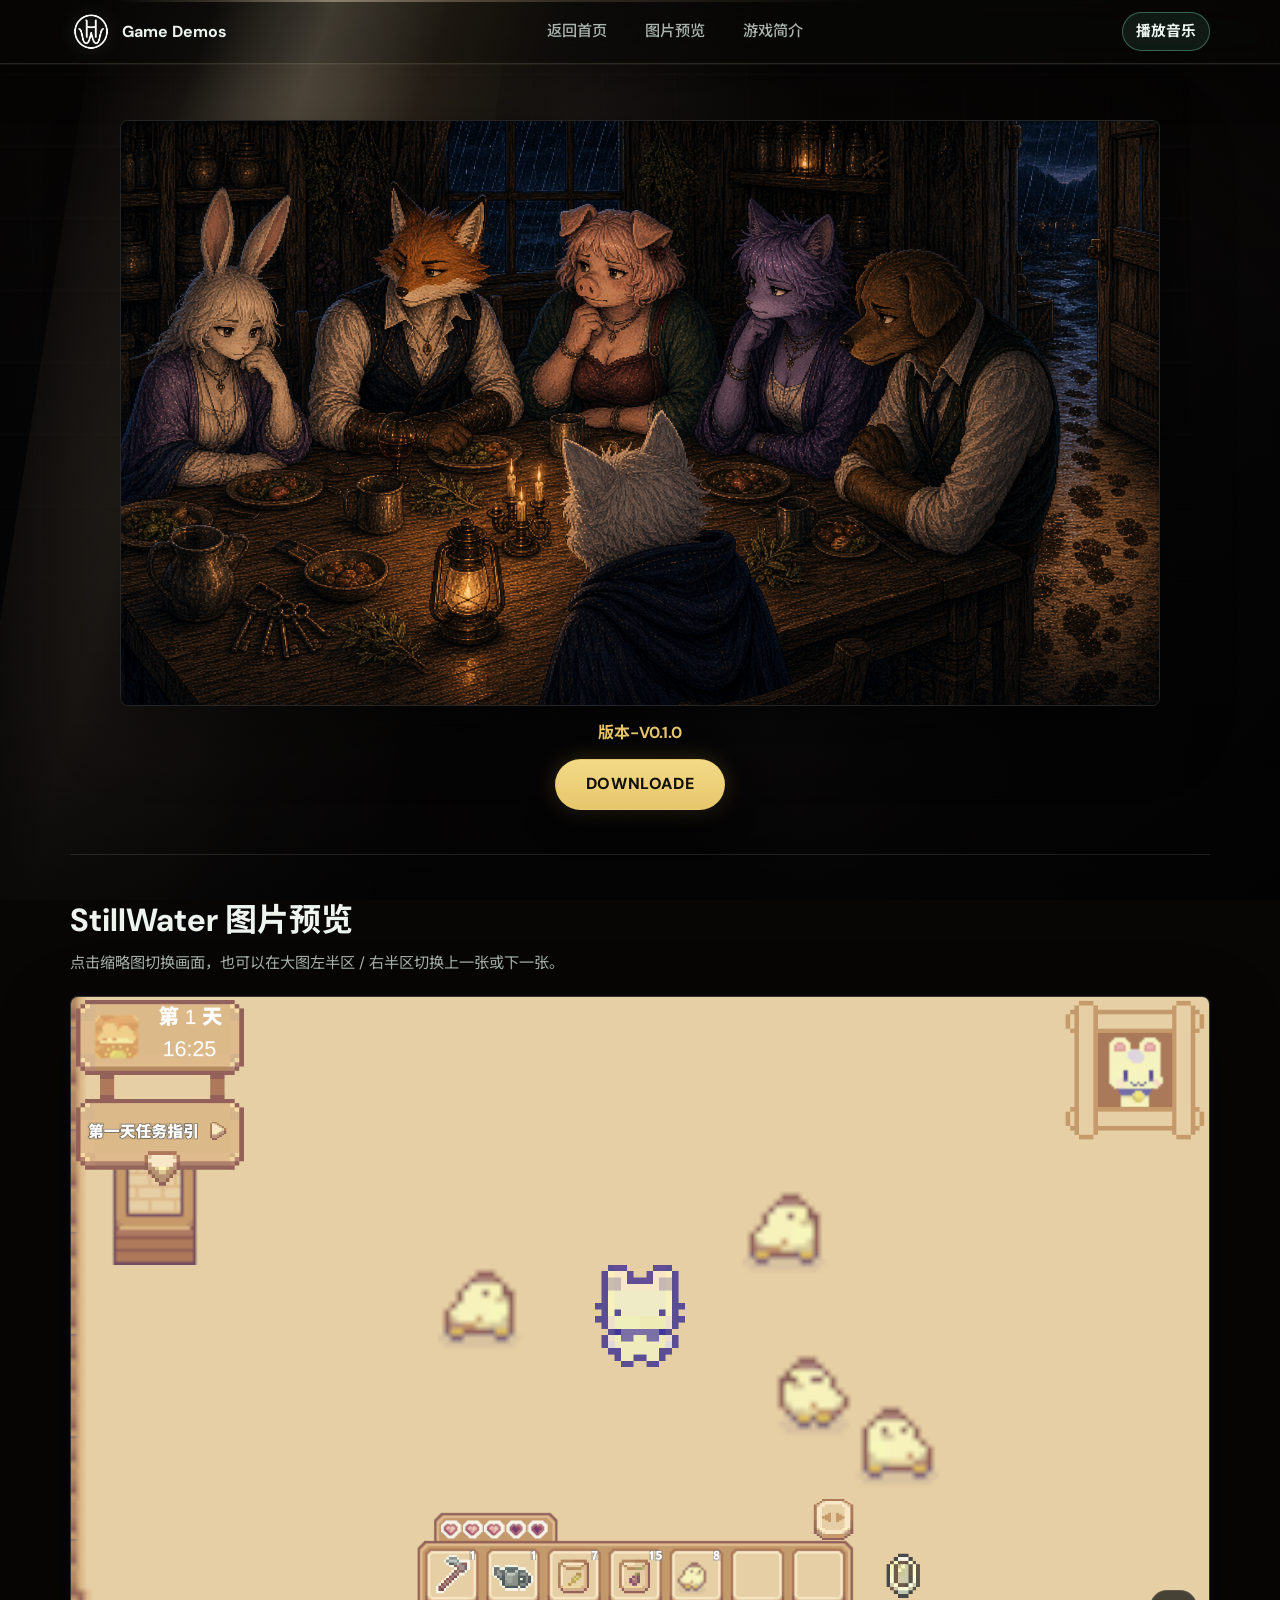
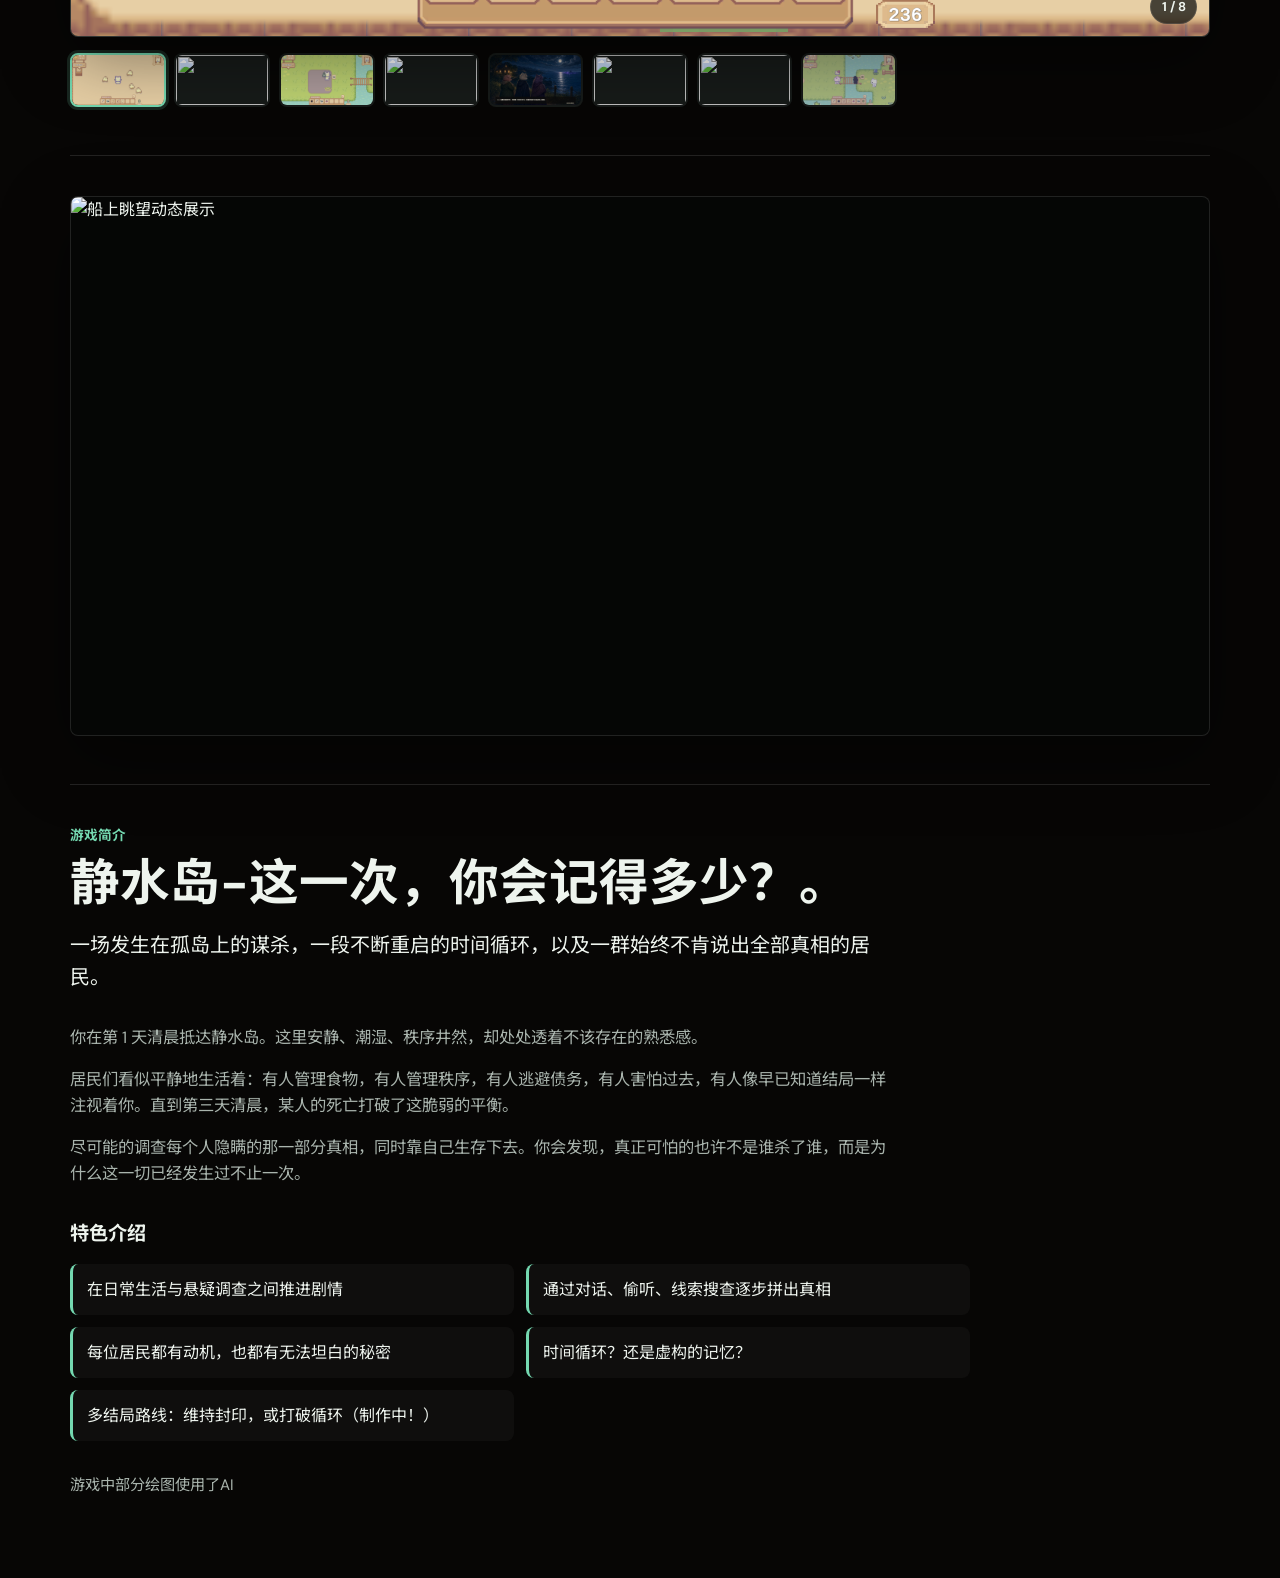
==== stillwater.html @ 6db3875f "Publish game demo site" ====
<!DOCTYPE html>
<html lang="zh-CN">
  <head>
    <meta charset="UTF-8" />
    <meta name="viewport" content="width=device-width, initial-scale=1.0" />
    <title>StillWater - 游戏 DEMO 展示</title>
    <link rel="preconnect" href="https://fonts.googleapis.com" />
    <link rel="preconnect" href="https://fonts.gstatic.com" crossorigin />
    <link
      href="https://fonts.googleapis.com/css2?family=DM+Sans:ital,opsz,wght@0,9..40,400;0,9..40,600;0,9..40,700;1,9..40,400&family=Noto+Sans+SC:wght@400;500;700&display=swap"
      rel="stylesheet"
    />
    <link rel="stylesheet" href="styles.css" />
  </head>
  <body class="detail-page ambient-home">
    <div class="ambient-scene" aria-hidden="true">
      <div class="ambient-base"></div>
      <div class="ambient-forgive-light"></div>
      <div class="ambient-red-wash"></div>
      <div class="ambient-vignette"></div>
    </div>

    <header class="site-header">
      <div class="header-inner">
        <a class="logo" href="index.html">
          <img class="logo-mark" src="图片/LOGO.png" alt="" width="1254" height="1254" decoding="async" />
          <span>Game Demos</span>
        </a>
        <nav class="nav" aria-label="游戏导航">
          <a class="nav-link" href="index.html">返回首页</a>
          <a class="nav-link" href="#screenshots">图片预览</a>
          <a class="nav-link" href="#intro">游戏简介</a>
        </nav>
        <button class="music-toggle" type="button" data-music-toggle hidden>播放音乐</button>
      </div>
    </header>

    <main class="detail-main">
      <section class="detail-cover" aria-label="StillWater 展示图">
        <div class="cover-frame">
          <img src="图片/StillWater展示图.png" alt="StillWater 游戏展示图" width="1672" height="941" decoding="async" />
        </div>
        <p class="version-label">版本-V0.1.0</p>
        <a class="download-link" href="https://github.com/WeidongHuo/GameDemo/releases/download/v0.1.0/StillWater.zip">DOWNLOADE</a>
      </section>

      <section id="screenshots" class="game-section detail-gallery" data-game="stillwater">
        <div class="game-head">
          <h1>StillWater 图片预览</h1>
          <p class="game-tagline">点击缩略图切换画面，也可以在大图左半区 / 右半区切换上一张或下一张。</p>
        </div>
        <div class="gallery" role="region" aria-label="StillWater 画面画廊">
          <div class="gallery-main">
            <img class="gallery-image" alt="StillWater 截图" src="" width="1920" height="1080" decoding="async" />
            <button type="button" class="hit hit-prev" aria-label="上一张"></button>
            <button type="button" class="hit hit-next" aria-label="下一张"></button>
            <div class="gallery-counter" aria-live="polite"></div>
          </div>
          <ul class="thumbs" role="list"></ul>
        </div>
      </section>

      <section class="video-section" aria-label="StillWater 动态 GIF">
        <img class="loop-gif" src="图片/船上眺望动态.gif" alt="船上眺望动态展示" width="960" height="540" loading="lazy" decoding="async" />
      </section>

      <section id="intro" class="intro-section">
        <p class="section-kicker">游戏简介</p>
        <h2>静水岛-这一次，你会记得多少？。</h2>
        <p class="intro-subtitle">一场发生在孤岛上的谋杀，一段不断重启的时间循环，以及一群始终不肯说出全部真相的居民。</p>

        <div class="intro-copy">
          <p>你在第 1 天清晨抵达静水岛。这里安静、潮湿、秩序井然，却处处透着不该存在的熟悉感。</p>
          <p>居民们看似平静地生活着：有人管理食物，有人管理秩序，有人逃避债务，有人害怕过去，有人像早已知道结局一样注视着你。直到第三天清晨，某人的死亡打破了这脆弱的平衡。</p>
          <p>尽可能的调查每个人隐瞒的那一部分真相，同时靠自己生存下去。你会发现，真正可怕的也许不是谁杀了谁，而是为什么这一切已经发生过不止一次。</p>
        </div>

        <h3>特色介绍</h3>
        <ul class="feature-list">
          <li>在日常生活与悬疑调查之间推进剧情</li>
          <li>通过对话、偷听、线索搜查逐步拼出真相</li>
          <li>每位居民都有动机，也都有无法坦白的秘密</li>
          <li>时间循环？还是虚构的记忆？</li>
          <li>多结局路线：维持封印，或打破循环（制作中！）</li>
        </ul>

        <p class="ai-disclosure">游戏中部分绘图使用了AI</p>
      </section>
    </main>

    <audio data-page-music src="音乐/DEMOENDingMusic.mp3" preload="auto" data-loop-start="195"></audio>
    <script src="app.js"></script>
  </body>
</html>
---- styles.css ----
:root {
  --bg: #0f1110;
  --bg-elevated: #171b19;
  --bg-soft: #20231f;
  --border: rgba(232, 238, 232, 0.12);
  --text: #eef4ee;
  --muted: #a9b4ad;
  --accent: #74d8b0;
  --accent-warm: #e7c66b;
  --accent-dim: rgba(116, 216, 176, 0.16);
  --header-h: 64px;
  --radius: 8px;
  --shadow: 0 22px 70px rgba(0, 0, 0, 0.45);
}

*,
*::before,
*::after {
  box-sizing: border-box;
}

html {
  scroll-behavior: smooth;
}

body {
  margin: 0;
  min-height: 100vh;
  font-family: "DM Sans", "Noto Sans SC", system-ui, sans-serif;
  background: linear-gradient(180deg, #121511 0%, var(--bg) 46%, #11100e 100%);
  color: var(--text);
  line-height: 1.6;
}

.ambient-home {
  background: #070605;
}

.ambient-home .site-header,
.ambient-home main,
.ambient-home .site-footer {
  position: relative;
  z-index: 2;
}

.ambient-scene {
  position: fixed;
  inset: 0;
  z-index: 0;
  overflow: hidden;
  pointer-events: none;
  background: #070605;
}

.ambient-base,
.ambient-forgive-light,
.ambient-red-wash,
.ambient-vignette {
  position: absolute;
  inset: 0;
}

.ambient-forgive-light,
.ambient-red-wash {
  transition: opacity 1.65s ease;
}

.ambient-base {
  background:
    linear-gradient(180deg, rgba(18, 14, 12, 0.78), rgba(8, 7, 8, 0.94) 48%, rgba(5, 4, 5, 0.98)),
    linear-gradient(115deg, rgba(107, 75, 39, 0.22), transparent 44%, rgba(36, 23, 17, 0.38));
  transition: background 0.55s ease, opacity 0.55s ease;
}

.ambient-base::before {
  content: "";
  position: absolute;
  inset: -2%;
  opacity: 0;
  background: center / cover no-repeat url("图片/TheStillWater.png");
  filter: saturate(0.92) brightness(0.58);
  transform: scale(1.04);
  transition: opacity 0.65s ease, transform 7s ease;
}

.ambient-forgive-light {
  opacity: 1;
  background:
    linear-gradient(103deg, transparent 0 24%, rgba(255, 235, 196, 0.19) 31%, rgba(222, 174, 104, 0.08) 41%, transparent 56%),
    linear-gradient(72deg, transparent 0 50%, rgba(255, 242, 214, 0.13) 58%, transparent 74%),
    repeating-linear-gradient(88deg, rgba(255, 255, 255, 0.025) 0 1px, transparent 1px 72px);
  filter: blur(0.3px);
  transform: translateX(-7%);
  animation: forgiveSweep 8.5s ease-in-out infinite alternate;
}

.ambient-forgive-light::before {
  content: "";
  position: absolute;
  inset: 0;
  background:
    linear-gradient(180deg, rgba(8, 7, 7, 0.35), rgba(8, 7, 7, 0.86)),
    repeating-linear-gradient(0deg, transparent 0 32px, rgba(229, 196, 143, 0.045) 33px 34px, transparent 35px 72px);
}

.ambient-forgive-light::after {
  content: "";
  position: absolute;
  top: -12vh;
  left: 9vw;
  width: 32vw;
  min-width: 260px;
  height: 130vh;
  background: linear-gradient(96deg, transparent, rgba(255, 228, 181, 0.22), rgba(255, 228, 181, 0.04), transparent);
  transform: rotate(9deg);
}

.ambient-red-wash {
  opacity: 0;
  background:
    radial-gradient(circle at 18% 16%, rgba(120, 15, 20, 0.38), transparent 34%),
    radial-gradient(circle at 82% 72%, rgba(92, 8, 18, 0.42), transparent 38%),
    linear-gradient(180deg, rgba(26, 5, 8, 0.88), rgba(9, 4, 6, 0.92) 50%, rgba(4, 2, 3, 0.98));
}

.ambient-red-wash::before,
.ambient-red-wash::after {
  content: "";
  position: absolute;
  inset: 0;
}

.ambient-red-wash::before {
  background:
    linear-gradient(102deg, transparent 0 22%, rgba(170, 24, 31, 0.3) 31%, rgba(85, 7, 15, 0.14) 48%, transparent 62%),
    repeating-linear-gradient(0deg, transparent 0 28px, rgba(174, 34, 41, 0.06) 29px 31px, transparent 32px 68px);
  animation: redPulse 5.8s ease-in-out infinite alternate;
}

.ambient-red-wash::after {
  background: linear-gradient(96deg, transparent, rgba(184, 33, 39, 0.34), rgba(93, 10, 18, 0.08), transparent);
  transform: rotate(8deg);
  animation: redSweep 9s ease-in-out infinite alternate;
}

.ambient-vignette {
  background:
    linear-gradient(180deg, rgba(4, 3, 4, 0.2), transparent 26%, rgba(4, 3, 4, 0.56)),
    radial-gradient(ellipse at center, transparent 0 36%, rgba(0, 0, 0, 0.68) 100%);
}

.ambient-stillwater .ambient-base {
  background:
    linear-gradient(180deg, rgba(5, 8, 9, 0.18), rgba(5, 8, 9, 0.72) 48%, rgba(4, 5, 5, 0.94)),
    linear-gradient(122deg, rgba(8, 22, 28, 0.42), transparent 42%, rgba(36, 28, 18, 0.2));
}

.ambient-stillwater .ambient-base::before {
  opacity: 0.78;
  transform: scale(1.01);
}

.ambient-stillwater .ambient-forgive-light {
  opacity: 0;
  animation: none;
}

.ambient-forgive .ambient-red-wash {
  opacity: 1;
}

@keyframes forgiveSweep {
  from {
    transform: translateX(-8%);
  }
  to {
    transform: translateX(7%);
  }
}

@keyframes redPulse {
  from {
    opacity: 0.7;
    transform: translateX(-9%) scale(1);
    filter: blur(0.4px) saturate(1.05);
  }
  to {
    opacity: 1;
    transform: translateX(8%) scale(1.04);
    filter: blur(0.7px) saturate(1.35);
  }
}

@keyframes redSweep {
  from {
    opacity: 0.45;
    transform: translateX(-7vw) rotate(8deg);
  }
  to {
    opacity: 0.9;
    transform: translateX(6vw) rotate(8deg);
  }
}

@keyframes headerLightFall {
  from {
    opacity: 0.5;
    transform: translateX(-2vw) skewX(-10deg);
  }
  to {
    opacity: 0.88;
    transform: translateX(5vw) skewX(-10deg);
  }
}

@keyframes headerLightEdge {
  from {
    opacity: 0.48;
    background-position: -120px 0;
  }
  to {
    opacity: 0.92;
    background-position: 160px 0;
  }
}

img,
video {
  max-width: 100%;
}

code {
  font-size: 0.9em;
  padding: 0.15em 0.4em;
  border-radius: 6px;
  background: var(--bg-elevated);
  border: 1px solid var(--border);
}

.site-header {
  position: sticky;
  top: 0;
  z-index: 50;
  height: var(--header-h);
  border-bottom: 1px solid var(--border);
  background: rgba(15, 17, 16, 0.88);
  backdrop-filter: blur(14px);
}

.ambient-home .site-header {
  overflow: visible;
  background: rgba(8, 7, 6, 0.58);
  border-bottom-color: rgba(255, 235, 196, 0.13);
  box-shadow: 0 1px 0 rgba(255, 236, 198, 0.05), 0 18px 44px rgba(0, 0, 0, 0.24);
}

.ambient-home .site-header::before,
.ambient-home .site-header::after {
  content: "";
  position: absolute;
  pointer-events: none;
}

.ambient-home .site-header::before {
  top: -1px;
  left: 7vw;
  z-index: 0;
  width: min(46vw, 560px);
  height: 210px;
  background: linear-gradient(100deg, transparent 0 18%, rgba(255, 235, 196, 0.2) 38%, rgba(221, 171, 102, 0.07) 58%, transparent 78%);
  filter: blur(0.4px);
  transform: skewX(-10deg);
  animation: headerLightFall 9s ease-in-out infinite alternate;
}

.ambient-home .site-header::after {
  left: 0;
  right: 0;
  top: 0;
  z-index: 0;
  height: 2px;
  background: linear-gradient(90deg, transparent 0 9%, rgba(255, 240, 204, 0.38) 26%, rgba(255, 223, 169, 0.16) 43%, transparent 68%);
  animation: headerLightEdge 9s ease-in-out infinite alternate;
}

.header-inner {
  position: relative;
  z-index: 1;
  max-width: 1180px;
  margin: 0 auto;
  padding: 0 1.25rem;
  height: 100%;
  display: flex;
  align-items: center;
  justify-content: space-between;
  gap: 1rem;
}

.logo {
  display: inline-flex;
  align-items: center;
  gap: 0.65rem;
  font-weight: 700;
  color: var(--text);
  text-decoration: none;
  white-space: nowrap;
}

.logo:hover {
  color: var(--accent);
}

.logo-mark {
  display: block;
  width: 42px;
  height: 42px;
  object-fit: contain;
  filter: brightness(0) invert(1) drop-shadow(0 0 10px rgba(238, 244, 238, 0.22));
}

.nav {
  display: flex;
  flex-wrap: wrap;
  gap: 0.35rem 0.75rem;
  justify-content: flex-end;
}

.nav-link {
  color: var(--muted);
  text-decoration: none;
  font-size: 0.95rem;
  font-weight: 500;
  padding: 0.45rem 0.75rem;
  border-radius: 999px;
  border: 1px solid transparent;
  transition: color 0.2s, border-color 0.2s, background 0.2s;
}

.nav-link:hover {
  color: var(--text);
  border-color: var(--border);
  background: var(--bg-elevated);
}

.nav-link:focus-visible,
.music-toggle:focus-visible,
.demo-card:focus-visible,
.thumbs button:focus-visible,
.hit:focus-visible {
  outline: 2px solid var(--accent);
  outline-offset: 3px;
}

.music-toggle {
  flex: 0 0 auto;
  color: var(--text);
  background: rgba(116, 216, 176, 0.1);
  border: 1px solid rgba(116, 216, 176, 0.38);
  border-radius: 999px;
  padding: 0.45rem 0.8rem;
  font: inherit;
  font-size: 0.92rem;
  font-weight: 700;
  cursor: pointer;
  transition: background 0.2s, border-color 0.2s, color 0.2s;
}

.music-toggle:hover,
.music-toggle.is-playing {
  color: #07100c;
  background: var(--accent);
  border-color: var(--accent);
}

main {
  max-width: 1180px;
  margin: 0 auto;
  padding: 2.5rem 1.25rem 4rem;
}

.hero {
  padding: 1rem 0 2.5rem;
  border-bottom: 1px solid var(--border);
  margin-bottom: 2.5rem;
}

.hero h1 {
  margin: 0 0 0.75rem;
  font-size: clamp(1.75rem, 4vw, 2.45rem);
}

.hero p {
  margin: 0;
  max-width: 58ch;
  color: var(--muted);
}

.demo-grid {
  display: grid;
  grid-template-columns: repeat(2, minmax(0, 1fr));
  gap: 1rem;
}

.demo-card {
  min-width: 0;
  overflow: hidden;
  display: flex;
  flex-direction: column;
  border: 1px solid var(--border);
  border-radius: var(--radius);
  background: var(--bg-elevated);
  color: var(--text);
  text-decoration: none;
  box-shadow: var(--shadow);
}

.ambient-home .demo-card {
  background: rgba(18, 23, 21, 0.78);
  backdrop-filter: blur(18px);
}

.demo-card-primary {
  transition: transform 0.2s, border-color 0.2s;
}

.demo-card-primary:hover {
  transform: translateY(-3px);
  border-color: rgba(116, 216, 176, 0.5);
}

.demo-card-muted {
  box-shadow: none;
}

.demo-media {
  display: block;
  background: #080908;
  aspect-ratio: 16 / 9;
  overflow: hidden;
}

.demo-media img {
  display: block;
  width: 100%;
  height: 100%;
  object-fit: cover;
}

.demo-card-body {
  display: flex;
  flex-direction: column;
  gap: 0.35rem;
  padding: 1rem;
}

.demo-title {
  font-size: 1.25rem;
  font-weight: 700;
}

.demo-copy,
.demo-meta {
  color: var(--muted);
  font-size: 0.95rem;
}

.demo-meta {
  color: var(--accent-warm);
  font-weight: 600;
}

.detail-main {
  max-width: 1180px;
}

.detail-cover {
  text-align: center;
  padding: 1rem 0 2.75rem;
}

.cover-frame {
  width: 100%;
  max-width: min(1040px, calc(100vw - 2.5rem));
  margin: 0 auto;
  overflow: hidden;
  border: 1px solid var(--border);
  border-radius: var(--radius);
  background: #080908;
  box-shadow: var(--shadow);
}

.cover-frame img {
  display: block;
  width: 100%;
  height: auto;
  object-fit: contain;
}

.version-label {
  margin: 0.85rem 0 0;
  color: var(--accent-warm);
  font-weight: 700;
}

.download-link {
  display: inline-flex;
  align-items: center;
  justify-content: center;
  margin-top: 0.85rem;
  min-width: 170px;
  min-height: 44px;
  padding: 0.72rem 1.35rem;
  border: 1px solid rgba(231, 198, 107, 0.56);
  border-radius: 999px;
  color: #11100a;
  background: linear-gradient(180deg, #f3da88, var(--accent-warm));
  box-shadow: 0 14px 34px rgba(0, 0, 0, 0.34), 0 0 22px rgba(231, 198, 107, 0.2);
  text-decoration: none;
  font-weight: 800;
  letter-spacing: 0.04em;
  transition: transform 0.18s ease, box-shadow 0.18s ease, filter 0.18s ease;
}

.download-link:hover {
  transform: translateY(-2px);
  filter: brightness(1.06);
  box-shadow: 0 18px 42px rgba(0, 0, 0, 0.42), 0 0 30px rgba(231, 198, 107, 0.28);
}

.download-link:focus-visible {
  outline: 2px solid var(--accent);
  outline-offset: 3px;
}

.game-section {
  scroll-margin-top: calc(var(--header-h) + 12px);
  min-width: 0;
  padding: 2.5rem 0 3rem;
  border-top: 1px solid var(--border);
}

.game-head h1,
.game-head h2 {
  margin: 0 0 0.35rem;
  font-size: clamp(1.45rem, 3vw, 2rem);
}

.game-tagline {
  margin: 0 0 1.25rem;
  color: var(--muted);
  font-size: 0.95rem;
  overflow-wrap: anywhere;
}

.gallery {
  width: 100%;
  max-width: calc(100vw - 2.5rem);
  min-width: 0;
  display: flex;
  flex-direction: column;
  gap: 1rem;
  border-radius: var(--radius);
}

.gallery-main {
  position: relative;
  width: 100%;
  min-width: 0;
  overflow: hidden;
  border: 1px solid var(--border);
  border-radius: var(--radius);
  background: var(--bg-elevated);
  box-shadow: var(--shadow);
  aspect-ratio: 16 / 9;
}

.gallery-image {
  display: block;
  width: 100%;
  height: 100%;
  object-fit: cover;
  vertical-align: middle;
  user-select: none;
  pointer-events: none;
}

.hit {
  position: absolute;
  top: 0;
  bottom: 0;
  width: 50%;
  padding: 0;
  margin: 0;
  border: none;
  background: transparent;
  cursor: default;
  z-index: 2;
}

.hit-prev {
  left: 0;
}

.hit-next {
  right: 0;
}

.hit:focus-visible {
  outline-offset: -4px;
}

.gallery-main::after {
  content: "";
  position: absolute;
  inset: 0;
  pointer-events: none;
  z-index: 1;
  opacity: 0;
  transition: opacity 0.25s;
  background: linear-gradient(90deg, rgba(0, 0, 0, 0.12) 0%, transparent 18%, transparent 82%, rgba(0, 0, 0, 0.12) 100%);
}

.gallery-main:hover::after {
  opacity: 1;
}

.gallery-counter {
  position: absolute;
  right: 12px;
  bottom: 12px;
  z-index: 3;
  font-size: 0.8rem;
  font-weight: 700;
  color: var(--text);
  background: rgba(15, 17, 16, 0.74);
  border: 1px solid var(--border);
  padding: 0.35rem 0.65rem;
  border-radius: 999px;
  pointer-events: none;
}

.thumbs {
  list-style: none;
  margin: 0;
  padding: 0;
  display: grid;
  grid-template-columns: repeat(auto-fill, minmax(92px, 1fr));
  gap: 0.55rem;
}

.thumbs li {
  margin: 0;
}

.thumbs button {
  display: block;
  width: 100%;
  aspect-ratio: 16 / 9;
  padding: 0;
  overflow: hidden;
  border: 2px solid transparent;
  border-radius: var(--radius);
  background: var(--bg-elevated);
  cursor: pointer;
  transition: border-color 0.2s, transform 0.15s;
}

.thumbs button img {
  width: 100%;
  height: 100%;
  object-fit: cover;
  display: block;
  pointer-events: none;
}

.thumbs button:hover {
  border-color: var(--border);
}

.thumbs button.is-active {
  border-color: var(--accent);
  box-shadow: 0 0 0 3px var(--accent-dim);
}

.video-section {
  padding: 2.5rem 0 3rem;
  border-top: 1px solid var(--border);
}

.loop-gif {
  display: block;
  width: 100%;
  max-width: calc(100vw - 2.5rem);
  overflow: hidden;
  border: 1px solid var(--border);
  border-radius: var(--radius);
  background: #050605;
  box-shadow: var(--shadow);
}

.intro-section {
  scroll-margin-top: calc(var(--header-h) + 12px);
  padding: 2.5rem 0 1rem;
  border-top: 1px solid var(--border);
}

.section-kicker {
  margin: 0 0 0.5rem;
  color: var(--accent);
  font-size: 0.85rem;
  font-weight: 700;
}

.intro-section h2 {
  max-width: 900px;
  margin: 0;
  font-size: clamp(1.8rem, 4vw, 3.1rem);
  line-height: 1.18;
}

.intro-subtitle {
  max-width: 820px;
  margin: 1rem 0 0;
  color: var(--text);
  font-size: clamp(1.05rem, 2vw, 1.25rem);
}

.intro-copy {
  max-width: 820px;
  margin: 2rem 0 0;
  color: var(--muted);
  font-size: 1.02rem;
}

.intro-copy p {
  margin: 0 0 1rem;
}

.intro-section h3 {
  margin: 2rem 0 0.85rem;
  font-size: 1.2rem;
}

.feature-list {
  max-width: 900px;
  margin: 0;
  padding: 0;
  list-style: none;
  display: grid;
  grid-template-columns: repeat(2, minmax(0, 1fr));
  gap: 0.75rem;
}

.feature-list li {
  min-width: 0;
  padding: 0.8rem 0.9rem;
  border-left: 3px solid var(--accent);
  background: rgba(255, 255, 255, 0.035);
  border-radius: var(--radius);
  color: var(--text);
}

.ai-disclosure {
  margin: 2rem 0 0;
  color: var(--muted);
  font-size: 0.95rem;
}

.site-footer {
  max-width: 1180px;
  margin: 0 auto;
  padding: 0 1.25rem 3rem;
  color: var(--muted);
  font-size: 0.9rem;
}

@media (max-width: 760px) {
  .demo-grid,
  .feature-list {
    grid-template-columns: 1fr;
  }

  .thumbs {
    grid-template-columns: repeat(4, minmax(0, 1fr));
    gap: 0.45rem;
  }

  .header-inner {
    flex-direction: column;
    align-items: flex-start;
    height: auto;
    padding-top: 0.75rem;
    padding-bottom: 0.75rem;
  }

  .music-toggle {
    align-self: flex-start;
  }

  .site-header {
    height: auto;
  }

  :root {
    --header-h: 104px;
  }
}

@media (max-width: 480px) {
  .thumbs {
    grid-template-columns: repeat(3, minmax(0, 1fr));
  }
}
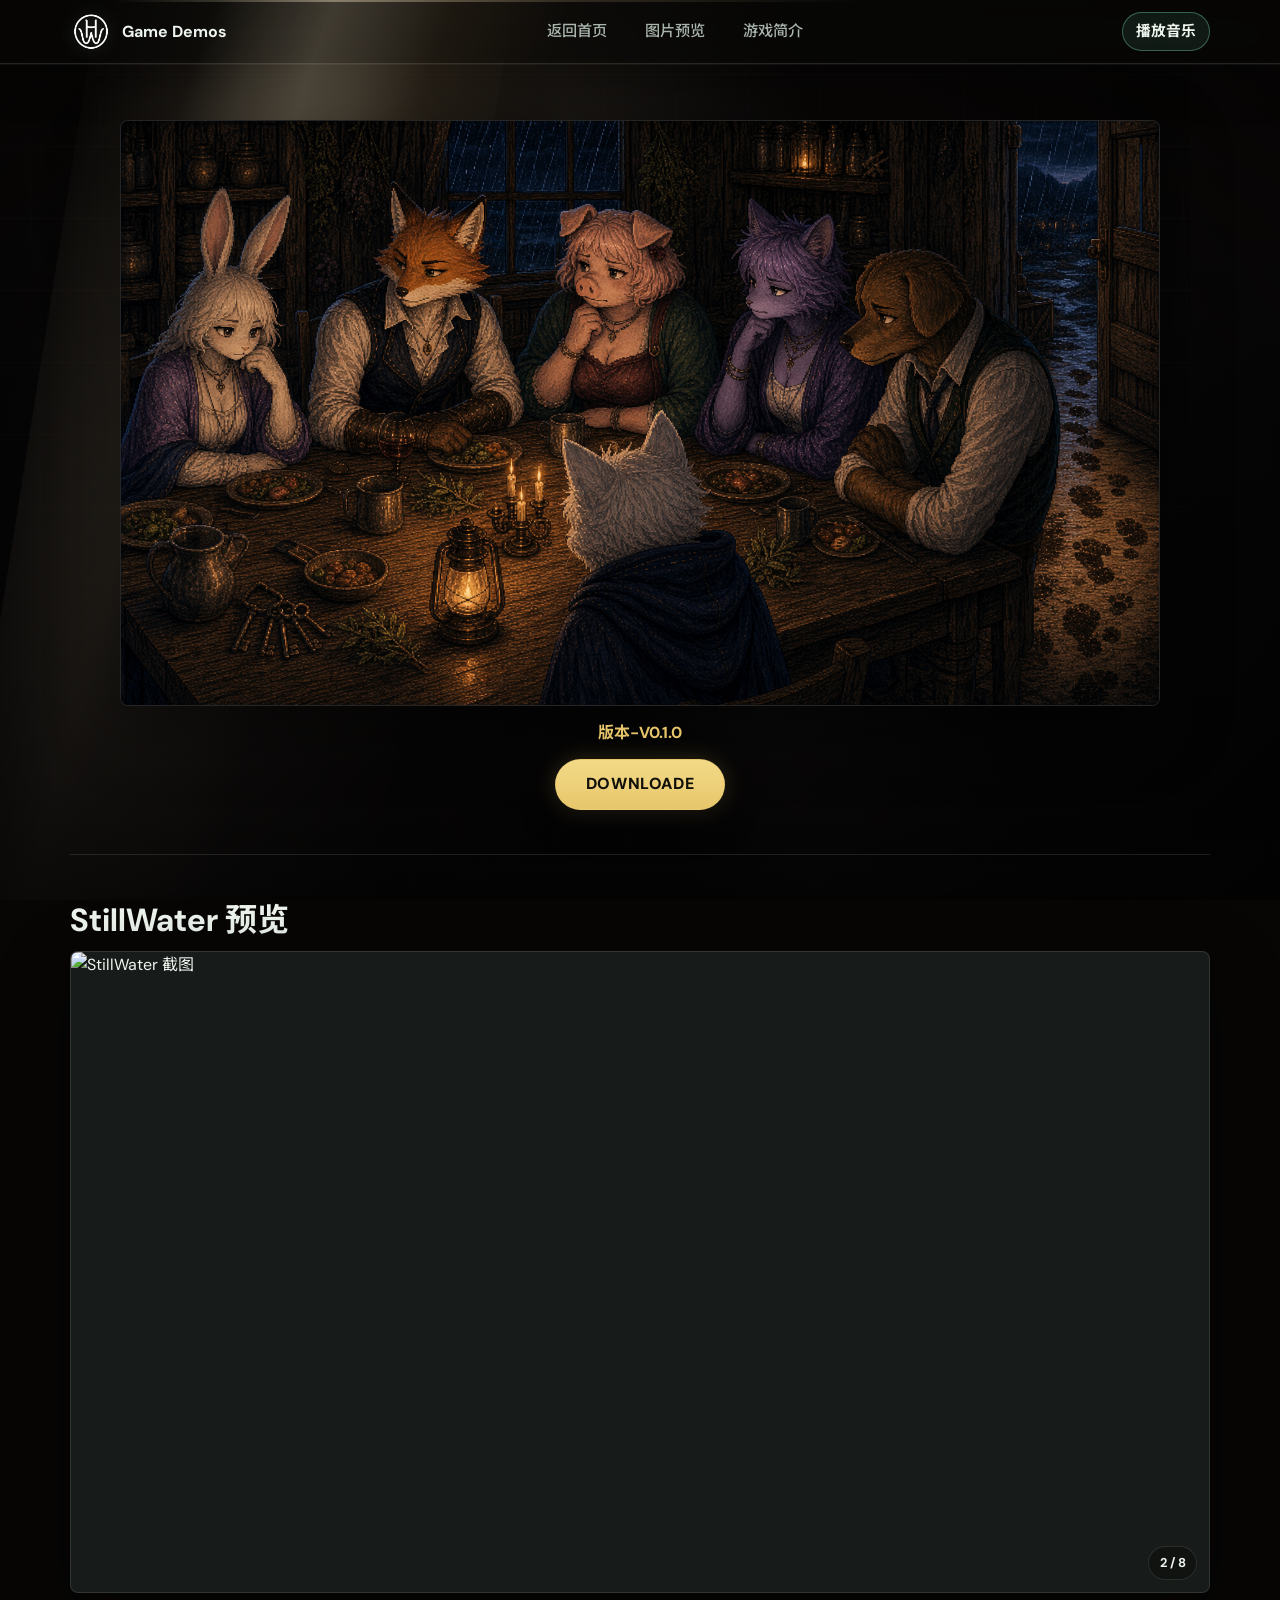
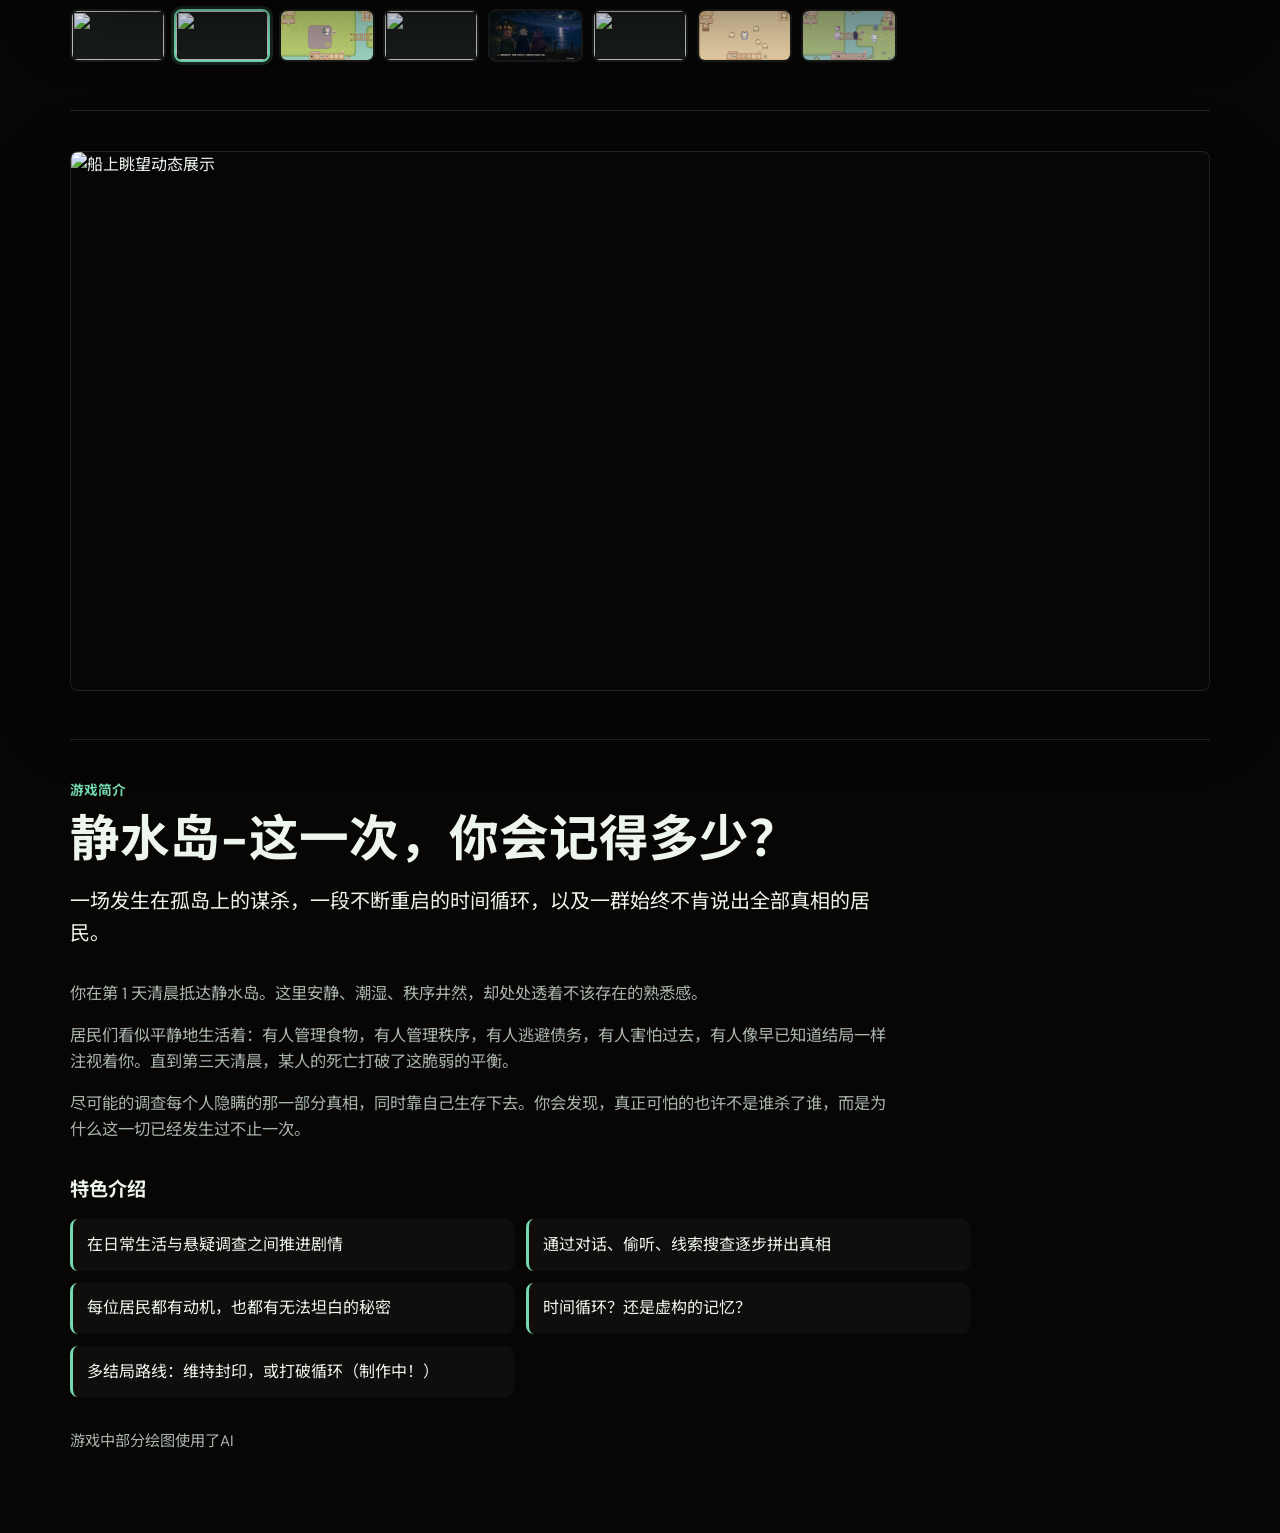
==== commit ca69a710: "Update gallery and homepage language toggle" ====
--- a/stillwater.html
+++ b/stillwater.html
@@ -46,8 +46,7 @@
 
       <section id="screenshots" class="game-section detail-gallery" data-game="stillwater">
         <div class="game-head">
-          <h1>StillWater 图片预览</h1>
-          <p class="game-tagline">点击缩略图切换画面，也可以在大图左半区 / 右半区切换上一张或下一张。</p>
+          <h1>StillWater 预览</h1>
         </div>
         <div class="gallery" role="region" aria-label="StillWater 画面画廊">
           <div class="gallery-main">
@@ -66,7 +65,7 @@
 
       <section id="intro" class="intro-section">
         <p class="section-kicker">游戏简介</p>
-        <h2>静水岛-这一次，你会记得多少？。</h2>
+        <h2>静水岛-这一次，你会记得多少？</h2>
         <p class="intro-subtitle">一场发生在孤岛上的谋杀，一段不断重启的时间循环，以及一群始终不肯说出全部真相的居民。</p>
 
         <div class="intro-copy">
--- a/styles.css
+++ b/styles.css
@@ -370,6 +370,33 @@
   color: #07100c;
   background: var(--accent);
   border-color: var(--accent);
+}
+
+.lang-toggle {
+  flex: 0 0 auto;
+  min-width: 54px;
+  min-height: 38px;
+  padding: 0.45rem 0.7rem;
+  border: 1px solid rgba(255, 235, 196, 0.24);
+  border-radius: 999px;
+  color: var(--text);
+  background: rgba(255, 255, 255, 0.045);
+  font: inherit;
+  font-size: 0.9rem;
+  font-weight: 800;
+  cursor: pointer;
+  transition: background 0.2s, border-color 0.2s, color 0.2s;
+}
+
+.lang-toggle:hover {
+  color: #14100a;
+  background: var(--accent-warm);
+  border-color: var(--accent-warm);
+}
+
+.lang-toggle:focus-visible {
+  outline: 2px solid var(--accent);
+  outline-offset: 3px;
 }
 
 main {
@@ -797,6 +824,10 @@
     align-self: flex-start;
   }
 
+  .lang-toggle {
+    align-self: flex-start;
+  }
+
   .site-header {
     height: auto;
   }
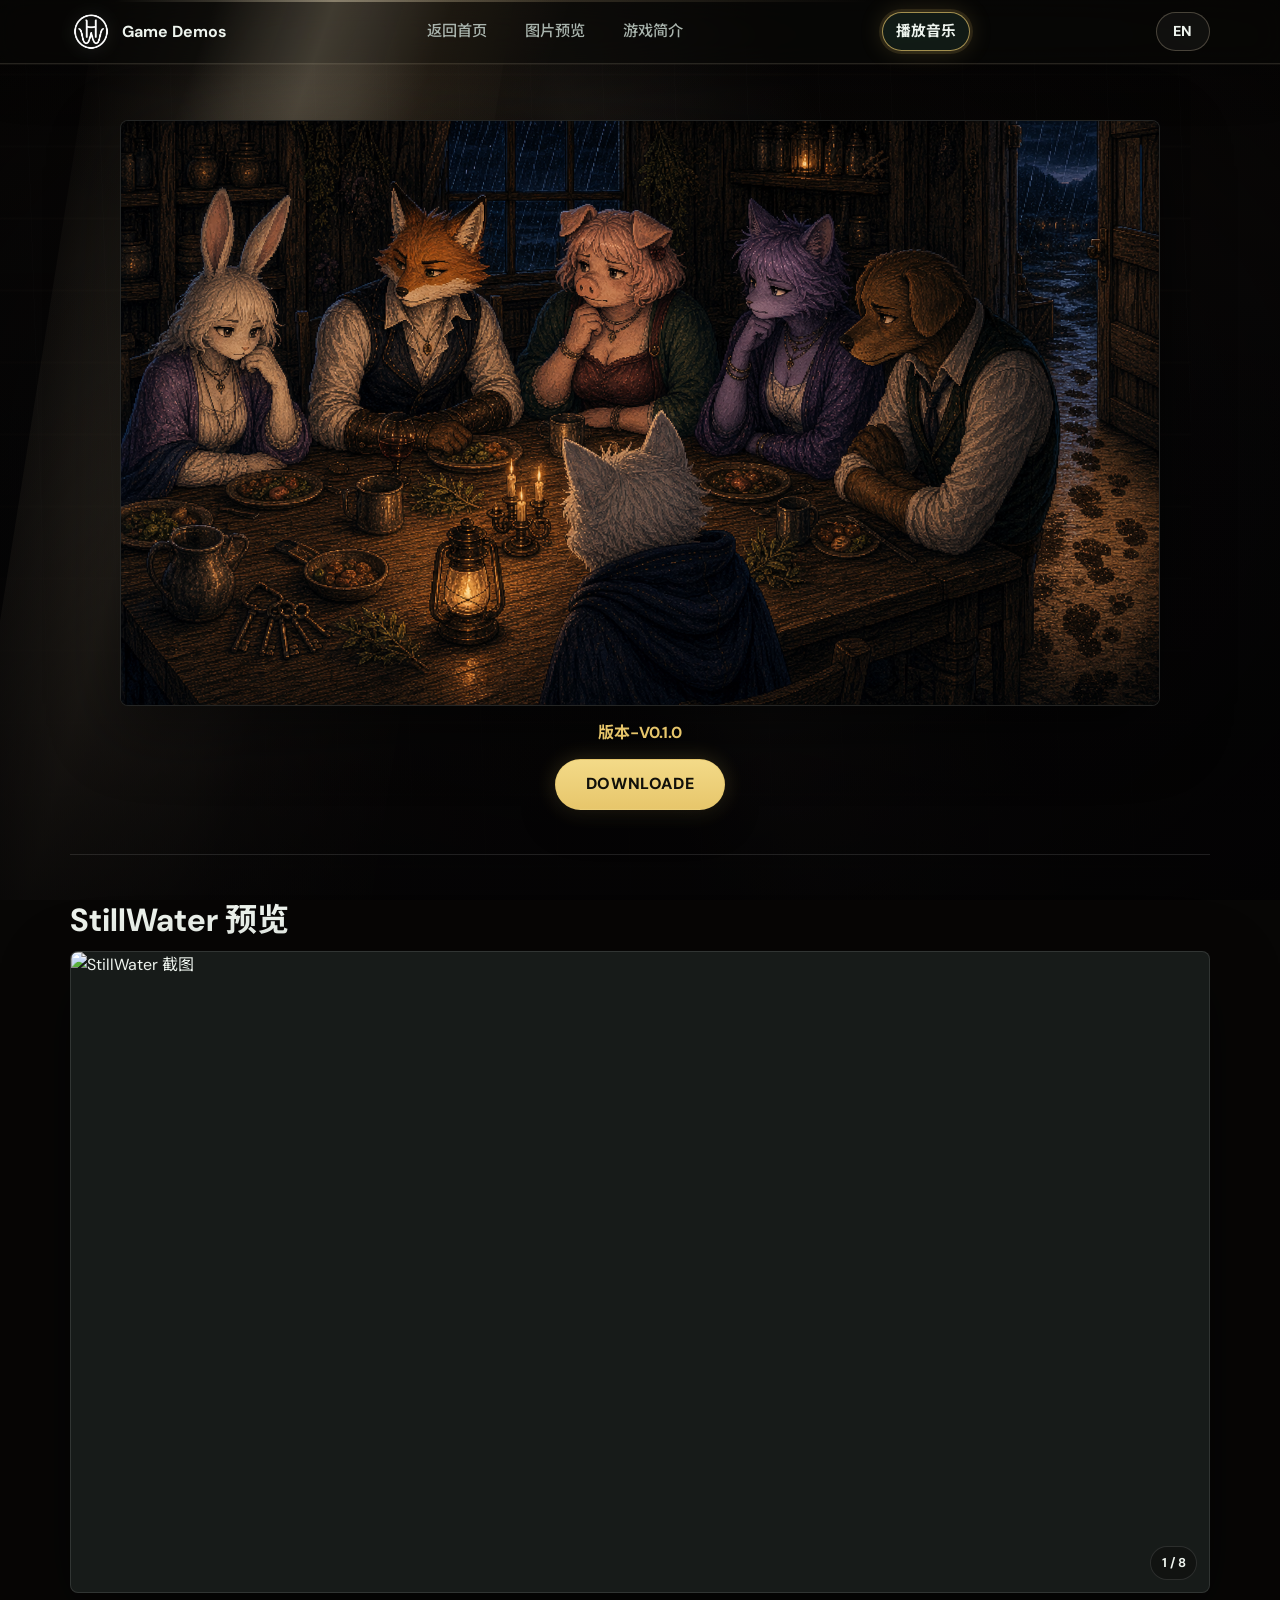
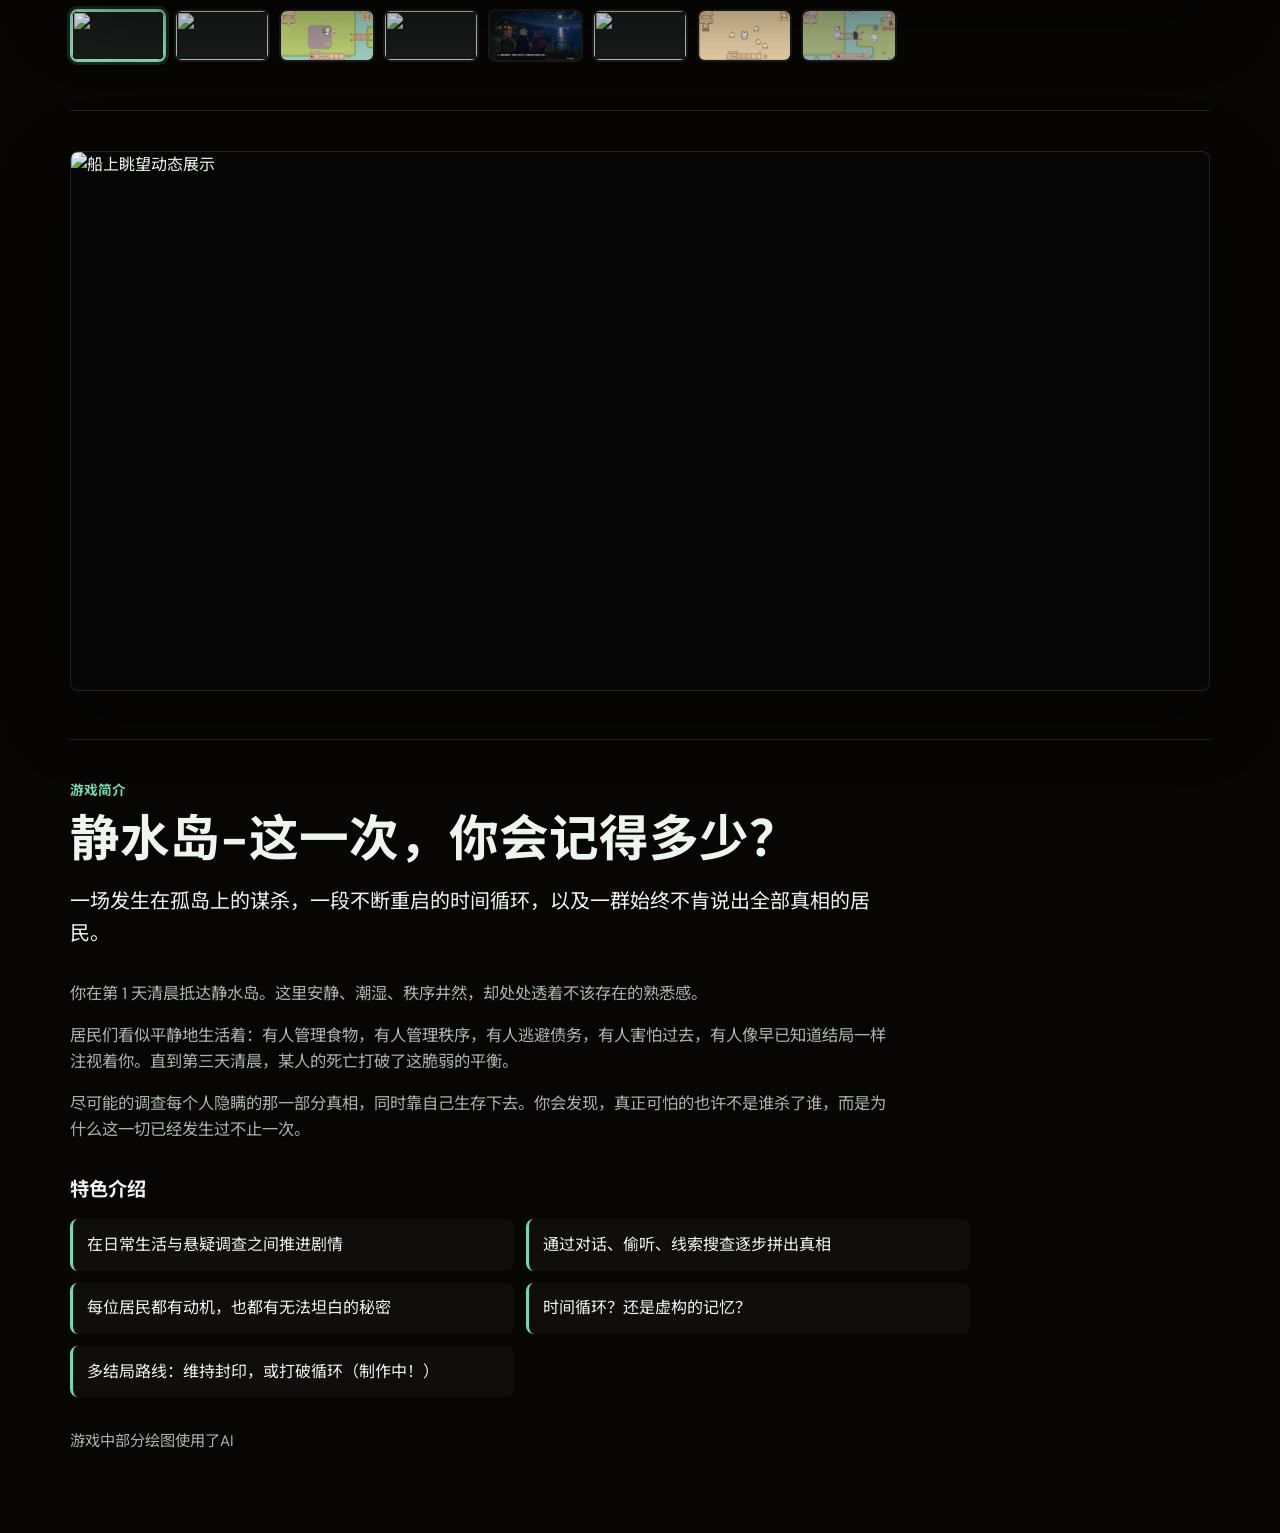
==== commit e7597182: "Persist language and update music start time" ====
--- a/stillwater.html
+++ b/stillwater.html
@@ -27,11 +27,12 @@
           <span>Game Demos</span>
         </a>
         <nav class="nav" aria-label="游戏导航">
-          <a class="nav-link" href="index.html">返回首页</a>
-          <a class="nav-link" href="#screenshots">图片预览</a>
-          <a class="nav-link" href="#intro">游戏简介</a>
+          <a class="nav-link" href="index.html" data-i18n data-zh="返回首页" data-en="Home">返回首页</a>
+          <a class="nav-link" href="#screenshots" data-i18n data-zh="图片预览" data-en="Preview">图片预览</a>
+          <a class="nav-link" href="#intro" data-i18n data-zh="游戏简介" data-en="Intro">游戏简介</a>
         </nav>
         <button class="music-toggle" type="button" data-music-toggle hidden>播放音乐</button>
+        <button class="lang-toggle" type="button" data-lang-toggle aria-label="Switch language">EN</button>
       </div>
     </header>
 
@@ -40,13 +41,13 @@
         <div class="cover-frame">
           <img src="图片/StillWater展示图.png" alt="StillWater 游戏展示图" width="1672" height="941" decoding="async" />
         </div>
-        <p class="version-label">版本-V0.1.0</p>
+        <p class="version-label" data-i18n data-zh="版本-V0.1.0" data-en="Version-V0.1.0">版本-V0.1.0</p>
         <a class="download-link" href="https://github.com/WeidongHuo/GameDemo/releases/download/v0.1.0/StillWater.zip">DOWNLOADE</a>
       </section>
 
       <section id="screenshots" class="game-section detail-gallery" data-game="stillwater">
         <div class="game-head">
-          <h1>StillWater 预览</h1>
+          <h1 data-i18n data-zh="StillWater 预览" data-en="StillWater Preview">StillWater 预览</h1>
         </div>
         <div class="gallery" role="region" aria-label="StillWater 画面画廊">
           <div class="gallery-main">
@@ -64,30 +65,30 @@
       </section>
 
       <section id="intro" class="intro-section">
-        <p class="section-kicker">游戏简介</p>
-        <h2>静水岛-这一次，你会记得多少？</h2>
-        <p class="intro-subtitle">一场发生在孤岛上的谋杀，一段不断重启的时间循环，以及一群始终不肯说出全部真相的居民。</p>
+        <p class="section-kicker" data-i18n data-zh="游戏简介" data-en="Game Introduction">游戏简介</p>
+        <h2 data-i18n data-zh="静水岛-这一次，你会记得多少？" data-en="StillWater Island - How much will you remember this time?">静水岛-这一次，你会记得多少？</h2>
+        <p class="intro-subtitle" data-i18n data-zh="一场发生在孤岛上的谋杀，一段不断重启的时间循环，以及一群始终不肯说出全部真相的居民。" data-en="A murder on an isolated island, a time loop that keeps restarting, and residents who never reveal the whole truth.">一场发生在孤岛上的谋杀，一段不断重启的时间循环，以及一群始终不肯说出全部真相的居民。</p>
 
         <div class="intro-copy">
-          <p>你在第 1 天清晨抵达静水岛。这里安静、潮湿、秩序井然，却处处透着不该存在的熟悉感。</p>
-          <p>居民们看似平静地生活着：有人管理食物，有人管理秩序，有人逃避债务，有人害怕过去，有人像早已知道结局一样注视着你。直到第三天清晨，某人的死亡打破了这脆弱的平衡。</p>
-          <p>尽可能的调查每个人隐瞒的那一部分真相，同时靠自己生存下去。你会发现，真正可怕的也许不是谁杀了谁，而是为什么这一切已经发生过不止一次。</p>
+          <p data-i18n data-zh="你在第 1 天清晨抵达静水岛。这里安静、潮湿、秩序井然，却处处透着不该存在的熟悉感。" data-en="You arrive on StillWater Island on the morning of Day 1. It is quiet, damp, and orderly, yet everything carries a familiarity that should not exist.">你在第 1 天清晨抵达静水岛。这里安静、潮湿、秩序井然，却处处透着不该存在的熟悉感。</p>
+          <p data-i18n data-zh="居民们看似平静地生活着：有人管理食物，有人管理秩序，有人逃避债务，有人害怕过去，有人像早已知道结局一样注视着你。直到第三天清晨，某人的死亡打破了这脆弱的平衡。" data-en="The residents appear to live peacefully: someone manages food, someone maintains order, someone avoids debt, someone fears the past, and someone watches you as if they already know the ending. Until the morning of Day 3, when a death breaks the island's fragile balance.">居民们看似平静地生活着：有人管理食物，有人管理秩序，有人逃避债务，有人害怕过去，有人像早已知道结局一样注视着你。直到第三天清晨，某人的死亡打破了这脆弱的平衡。</p>
+          <p data-i18n data-zh="尽可能的调查每个人隐瞒的那一部分真相，同时靠自己生存下去。你会发现，真正可怕的也许不是谁杀了谁，而是为什么这一切已经发生过不止一次。" data-en="Investigate the truths each person is hiding while trying to survive on your own. You may discover that the real horror is not who killed whom, but why all of this has happened more than once.">尽可能的调查每个人隐瞒的那一部分真相，同时靠自己生存下去。你会发现，真正可怕的也许不是谁杀了谁，而是为什么这一切已经发生过不止一次。</p>
         </div>
 
-        <h3>特色介绍</h3>
+        <h3 data-i18n data-zh="特色介绍" data-en="Features">特色介绍</h3>
         <ul class="feature-list">
-          <li>在日常生活与悬疑调查之间推进剧情</li>
-          <li>通过对话、偷听、线索搜查逐步拼出真相</li>
-          <li>每位居民都有动机，也都有无法坦白的秘密</li>
-          <li>时间循环？还是虚构的记忆？</li>
-          <li>多结局路线：维持封印，或打破循环（制作中！）</li>
+          <li data-i18n data-zh="在日常生活与悬疑调查之间推进剧情" data-en="Progress through both daily life and mystery investigation">在日常生活与悬疑调查之间推进剧情</li>
+          <li data-i18n data-zh="通过对话、偷听、线索搜查逐步拼出真相" data-en="Piece together the truth through dialogue, eavesdropping, and clue searches">通过对话、偷听、线索搜查逐步拼出真相</li>
+          <li data-i18n data-zh="每位居民都有动机，也都有无法坦白的秘密" data-en="Every resident has a motive, and every resident has a secret they cannot confess">每位居民都有动机，也都有无法坦白的秘密</li>
+          <li data-i18n data-zh="时间循环？还是虚构的记忆？" data-en="A time loop? Or fabricated memories?">时间循环？还是虚构的记忆？</li>
+          <li data-i18n data-zh="多结局路线：维持封印，或打破循环（制作中！）" data-en="Multiple ending routes: maintain the seal, or break the loop (in development!)">多结局路线：维持封印，或打破循环（制作中！）</li>
         </ul>
 
-        <p class="ai-disclosure">游戏中部分绘图使用了AI</p>
+        <p class="ai-disclosure" data-i18n data-zh="游戏中部分绘图使用了AI" data-en="Some artwork in the game was created with AI">游戏中部分绘图使用了AI</p>
       </section>
     </main>
 
-    <audio data-page-music src="音乐/DEMOENDingMusic.mp3" preload="auto" data-loop-start="195"></audio>
+    <audio data-page-music src="音乐/DEMOENDingMusic.mp3" preload="auto" data-loop-start="154"></audio>
     <script src="app.js"></script>
   </body>
 </html>
--- a/styles.css
+++ b/styles.css
@@ -370,6 +370,11 @@
   color: #07100c;
   background: var(--accent);
   border-color: var(--accent);
+}
+
+.music-toggle.needs-gesture {
+  border-color: rgba(231, 198, 107, 0.68);
+  box-shadow: 0 0 0 3px rgba(231, 198, 107, 0.12), 0 0 24px rgba(231, 198, 107, 0.18);
 }
 
 .lang-toggle {
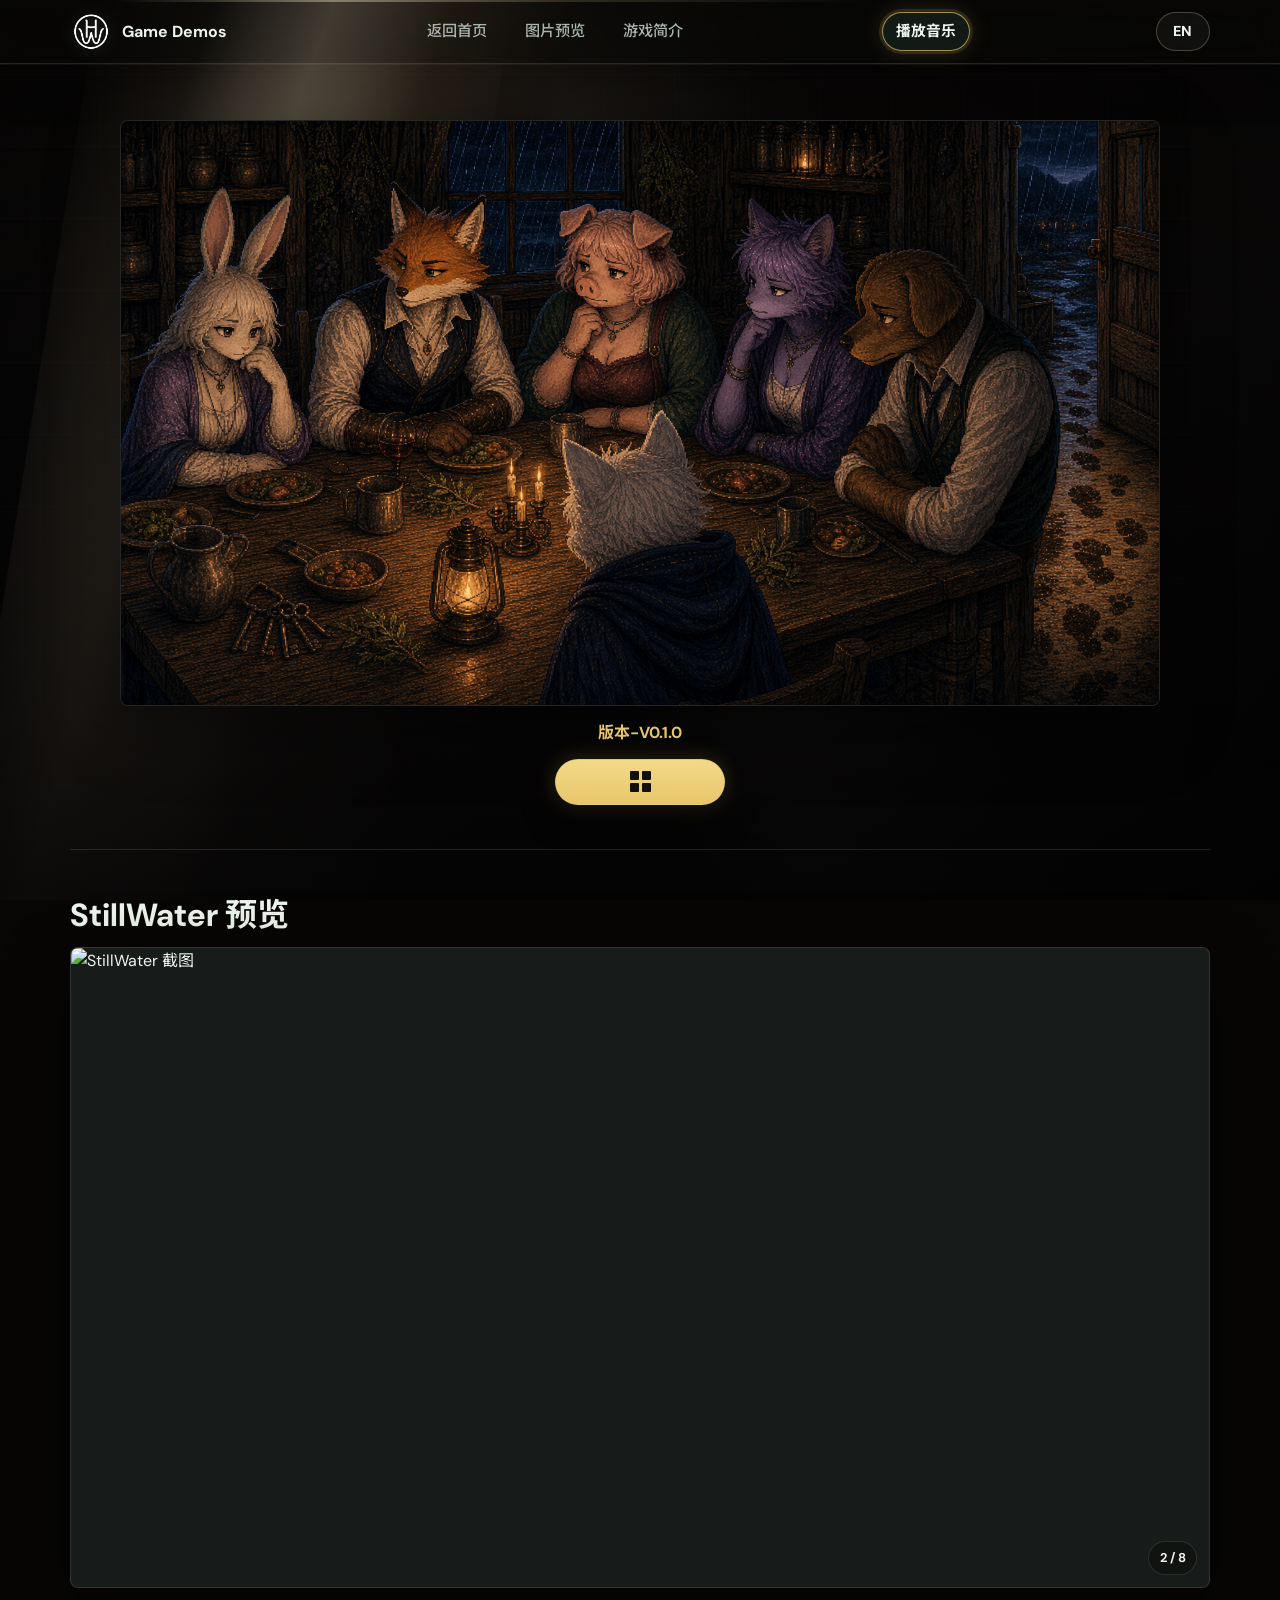
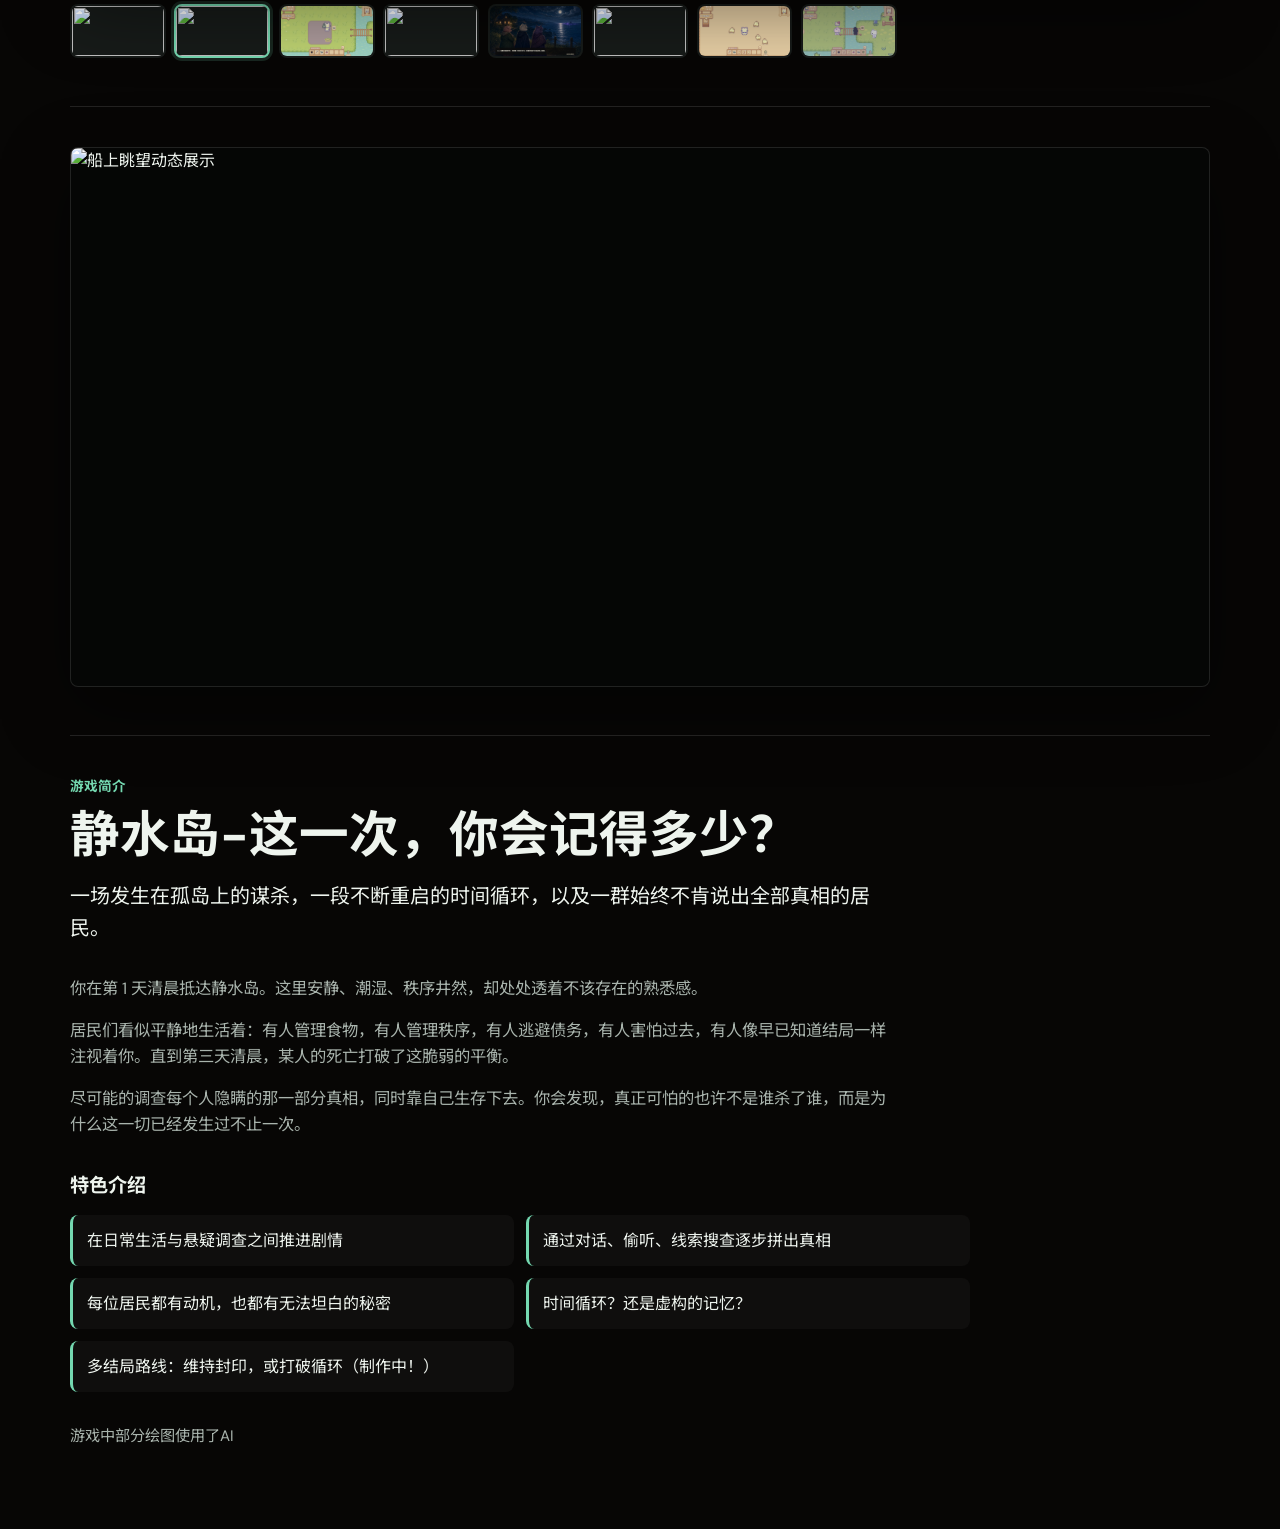
==== commit d9d542c2: "Update StillWater download button animation" ====
--- a/stillwater.html
+++ b/stillwater.html
@@ -42,7 +42,15 @@
           <img src="图片/StillWater展示图.png" alt="StillWater 游戏展示图" width="1672" height="941" decoding="async" />
         </div>
         <p class="version-label" data-i18n data-zh="版本-V0.1.0" data-en="Version-V0.1.0">版本-V0.1.0</p>
-        <a class="download-link" href="https://github.com/WeidongHuo/GameDemo/releases/download/v0.1.0/StillWater.zip">DOWNLOADE</a>
+        <a class="download-link" href="https://github.com/WeidongHuo/GameDemo/releases/download/v0.1.0/StillWater.zip" aria-label="DOWNLOAD StillWater for Windows">
+          <span class="windows-icon" aria-hidden="true">
+            <span></span>
+            <span></span>
+            <span></span>
+            <span></span>
+          </span>
+          <span class="download-text">DOWNLOAD</span>
+        </a>
       </section>
 
       <section id="screenshots" class="game-section detail-gallery" data-game="stillwater">
@@ -88,7 +96,7 @@
       </section>
     </main>
 
-    <audio data-page-music src="音乐/DEMOENDingMusic.mp3" preload="auto" data-loop-start="154"></audio>
+    <audio data-page-music src="音乐/DEMOENDingMusic.mp3" preload="auto" data-loop-start="154.5"></audio>
     <script src="app.js"></script>
   </body>
 </html>
--- a/styles.css
+++ b/styles.css
@@ -538,10 +538,12 @@
   display: inline-flex;
   align-items: center;
   justify-content: center;
+  position: relative;
   margin-top: 0.85rem;
   min-width: 170px;
   min-height: 44px;
   padding: 0.72rem 1.35rem;
+  overflow: hidden;
   border: 1px solid rgba(231, 198, 107, 0.56);
   border-radius: 999px;
   color: #11100a;
@@ -553,10 +555,46 @@
   transition: transform 0.18s ease, box-shadow 0.18s ease, filter 0.18s ease;
 }
 
+.windows-icon,
+.download-text {
+  transition: opacity 0.32s ease, transform 0.32s ease;
+}
+
+.windows-icon {
+  display: grid;
+  grid-template-columns: repeat(2, 9px);
+  grid-template-rows: repeat(2, 9px);
+  gap: 3px;
+}
+
+.windows-icon span {
+  display: block;
+  background: currentColor;
+  border-radius: 1px;
+}
+
+.download-text {
+  position: absolute;
+  opacity: 0;
+  transform: translateY(6px);
+}
+
 .download-link:hover {
   transform: translateY(-2px);
   filter: brightness(1.06);
   box-shadow: 0 18px 42px rgba(0, 0, 0, 0.42), 0 0 30px rgba(231, 198, 107, 0.28);
+}
+
+.download-link:hover .windows-icon,
+.download-link:focus-visible .windows-icon {
+  opacity: 0;
+  transform: translateY(-6px) scale(0.92);
+}
+
+.download-link:hover .download-text,
+.download-link:focus-visible .download-text {
+  opacity: 1;
+  transform: translateY(0);
 }
 
 .download-link:focus-visible {
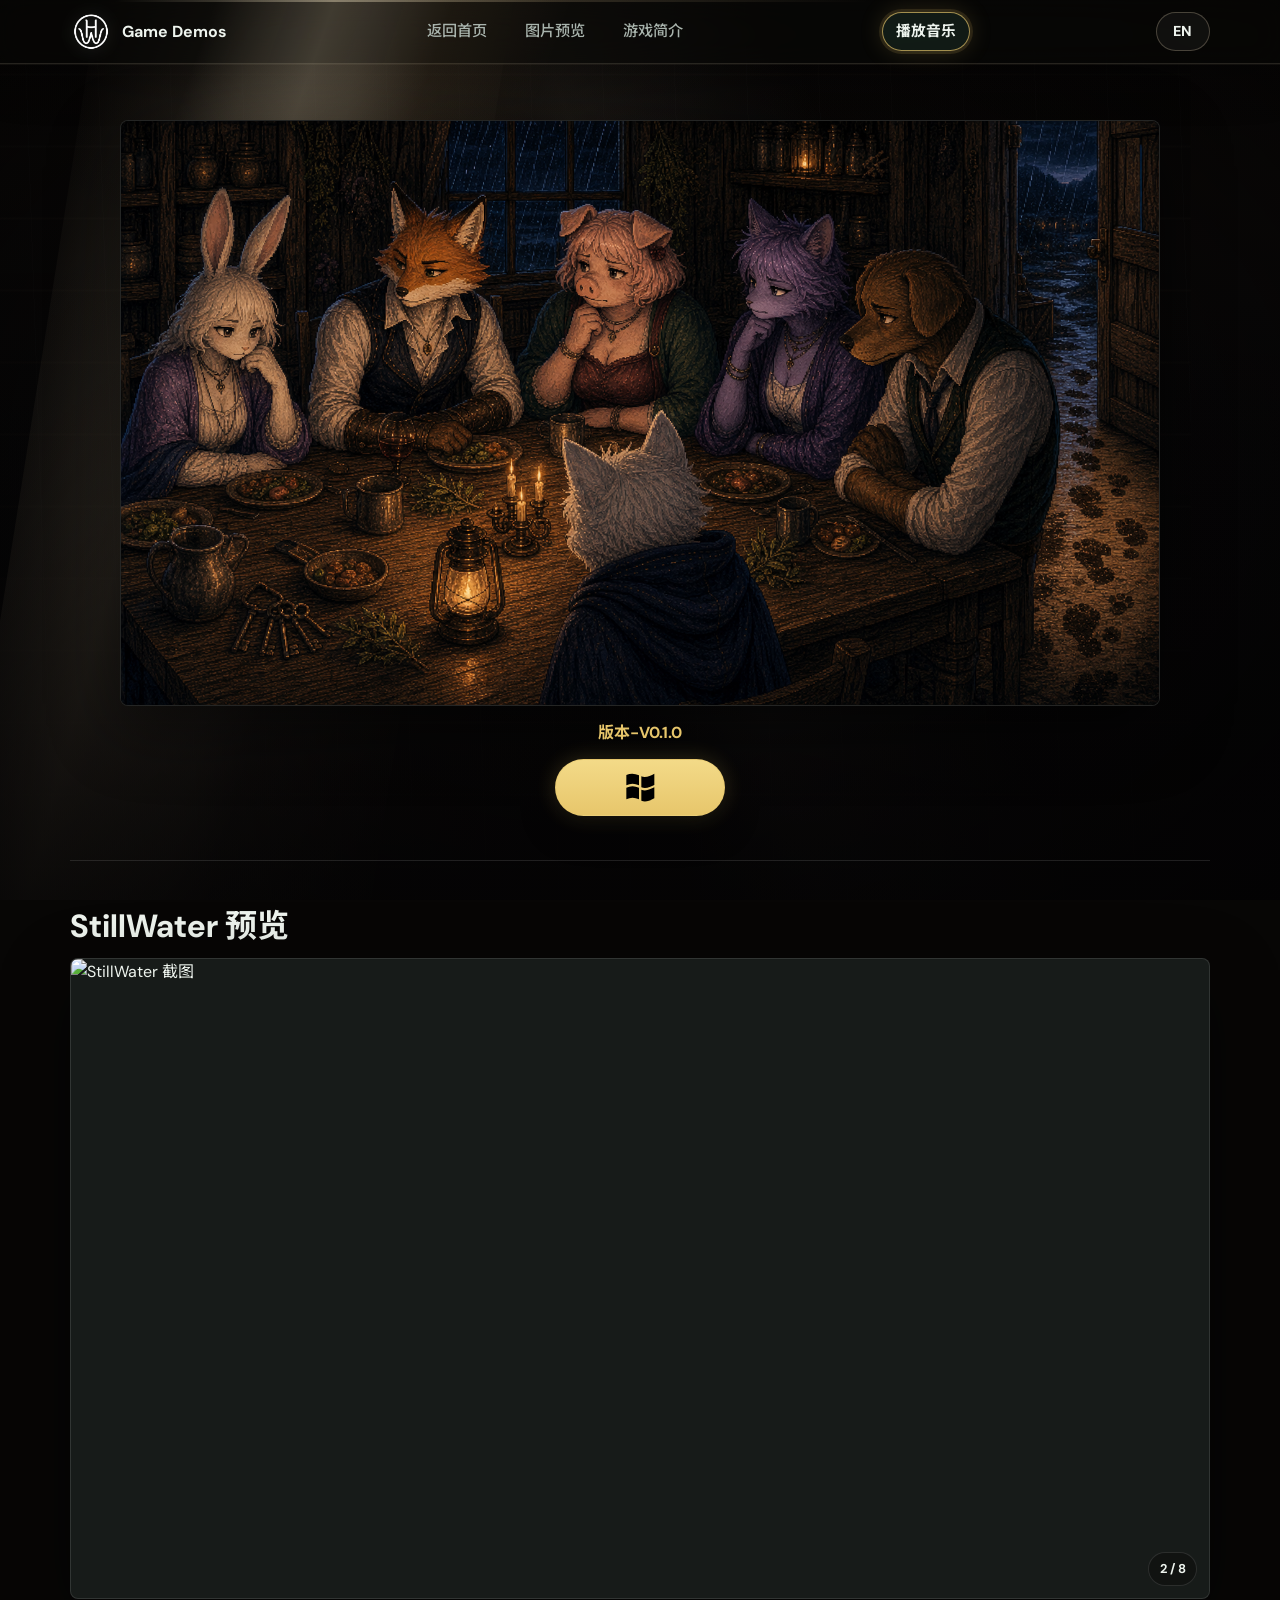
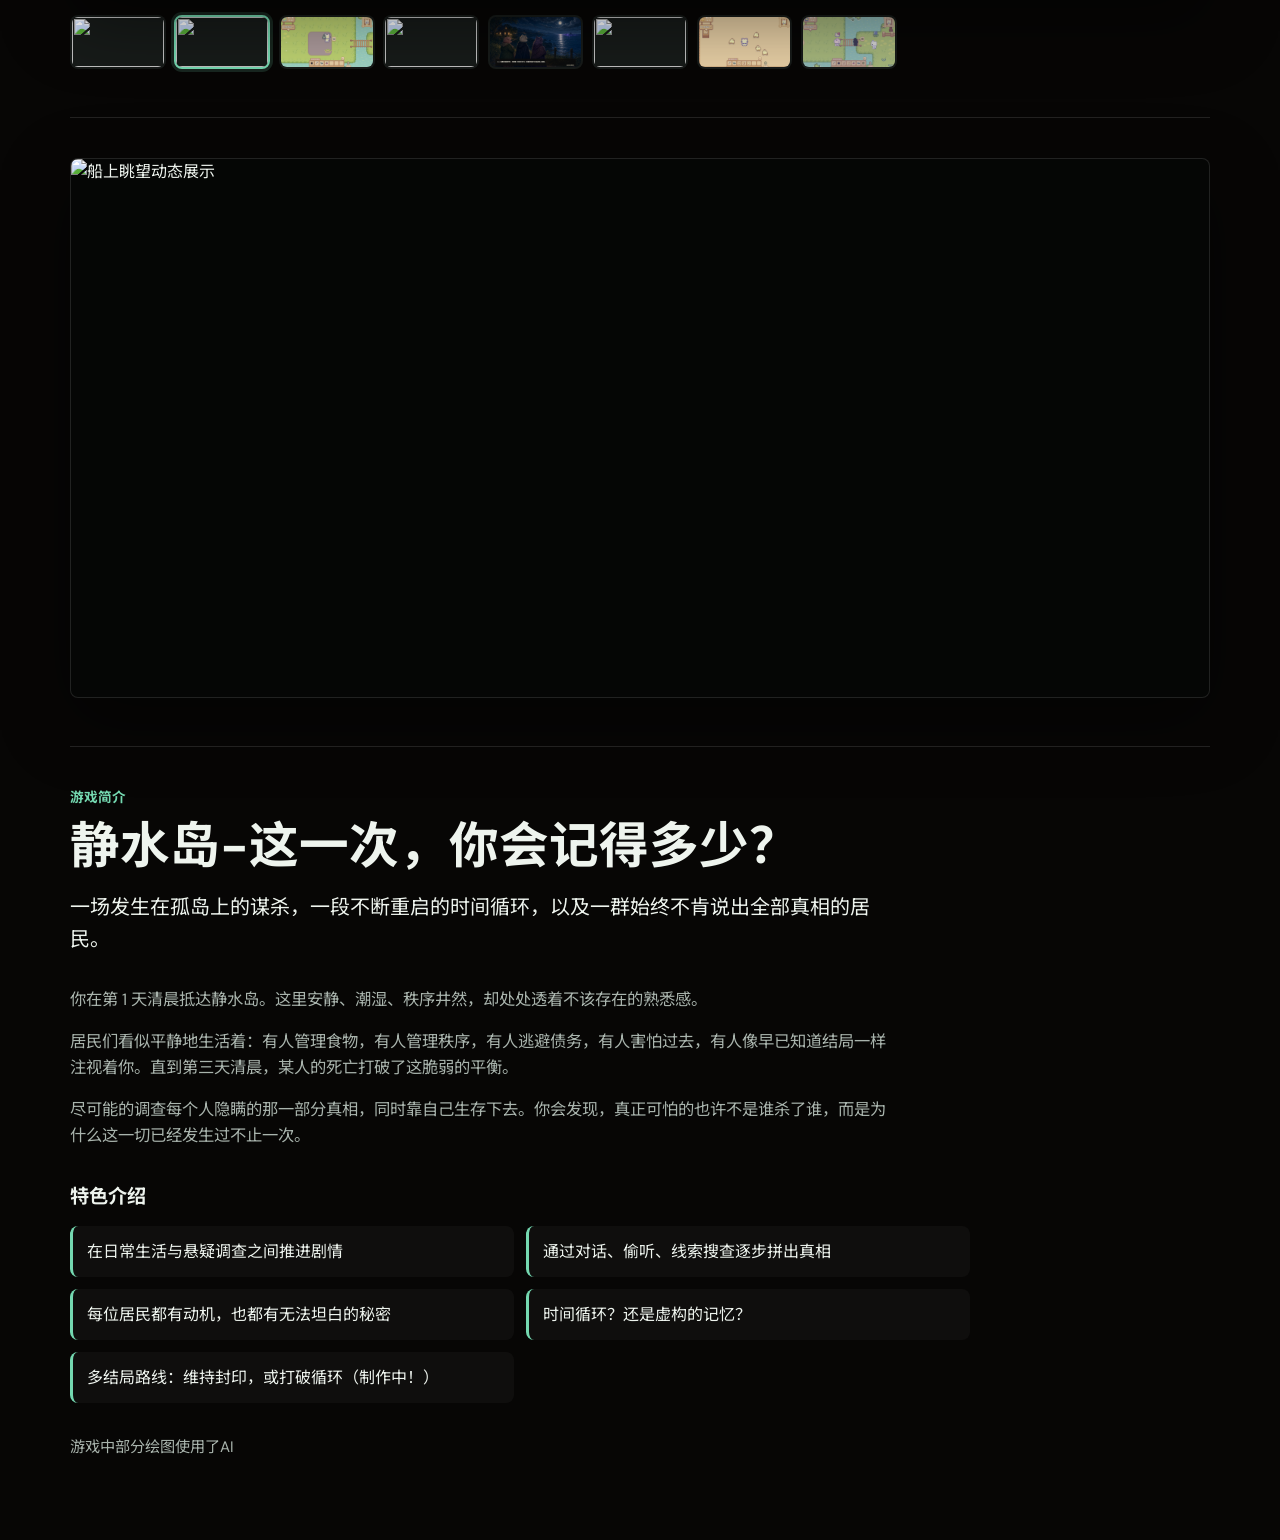
==== commit 363cb201: "Refine Windows download icon" ====
--- a/stillwater.html
+++ b/stillwater.html
@@ -43,12 +43,12 @@
         </div>
         <p class="version-label" data-i18n data-zh="版本-V0.1.0" data-en="Version-V0.1.0">版本-V0.1.0</p>
         <a class="download-link" href="https://github.com/WeidongHuo/GameDemo/releases/download/v0.1.0/StillWater.zip" aria-label="DOWNLOAD StillWater for Windows">
-          <span class="windows-icon" aria-hidden="true">
-            <span></span>
-            <span></span>
-            <span></span>
-            <span></span>
-          </span>
+          <svg class="windows-icon" viewBox="0 0 96 96" aria-hidden="true" focusable="false">
+            <path d="M7 12C19 7 32 7 45 13V43C32 37 19 37 7 43Z"></path>
+            <path d="M7 50C19 44 32 44 45 50V85C32 79 19 79 7 85Z"></path>
+            <path d="M52 16C65 22 79 14 91 8V42C79 48 65 55 52 49Z"></path>
+            <path d="M52 56C65 62 79 55 91 49V82C79 88 65 95 52 89Z"></path>
+          </svg>
           <span class="download-text">DOWNLOAD</span>
         </a>
       </section>
--- a/styles.css
+++ b/styles.css
@@ -561,16 +561,14 @@
 }
 
 .windows-icon {
-  display: grid;
-  grid-template-columns: repeat(2, 9px);
-  grid-template-rows: repeat(2, 9px);
-  gap: 3px;
-}
-
-.windows-icon span {
   display: block;
-  background: currentColor;
-  border-radius: 1px;
+  width: 32px;
+  height: 32px;
+  color: #000;
+}
+
+.windows-icon path {
+  fill: currentColor;
 }
 
 .download-text {
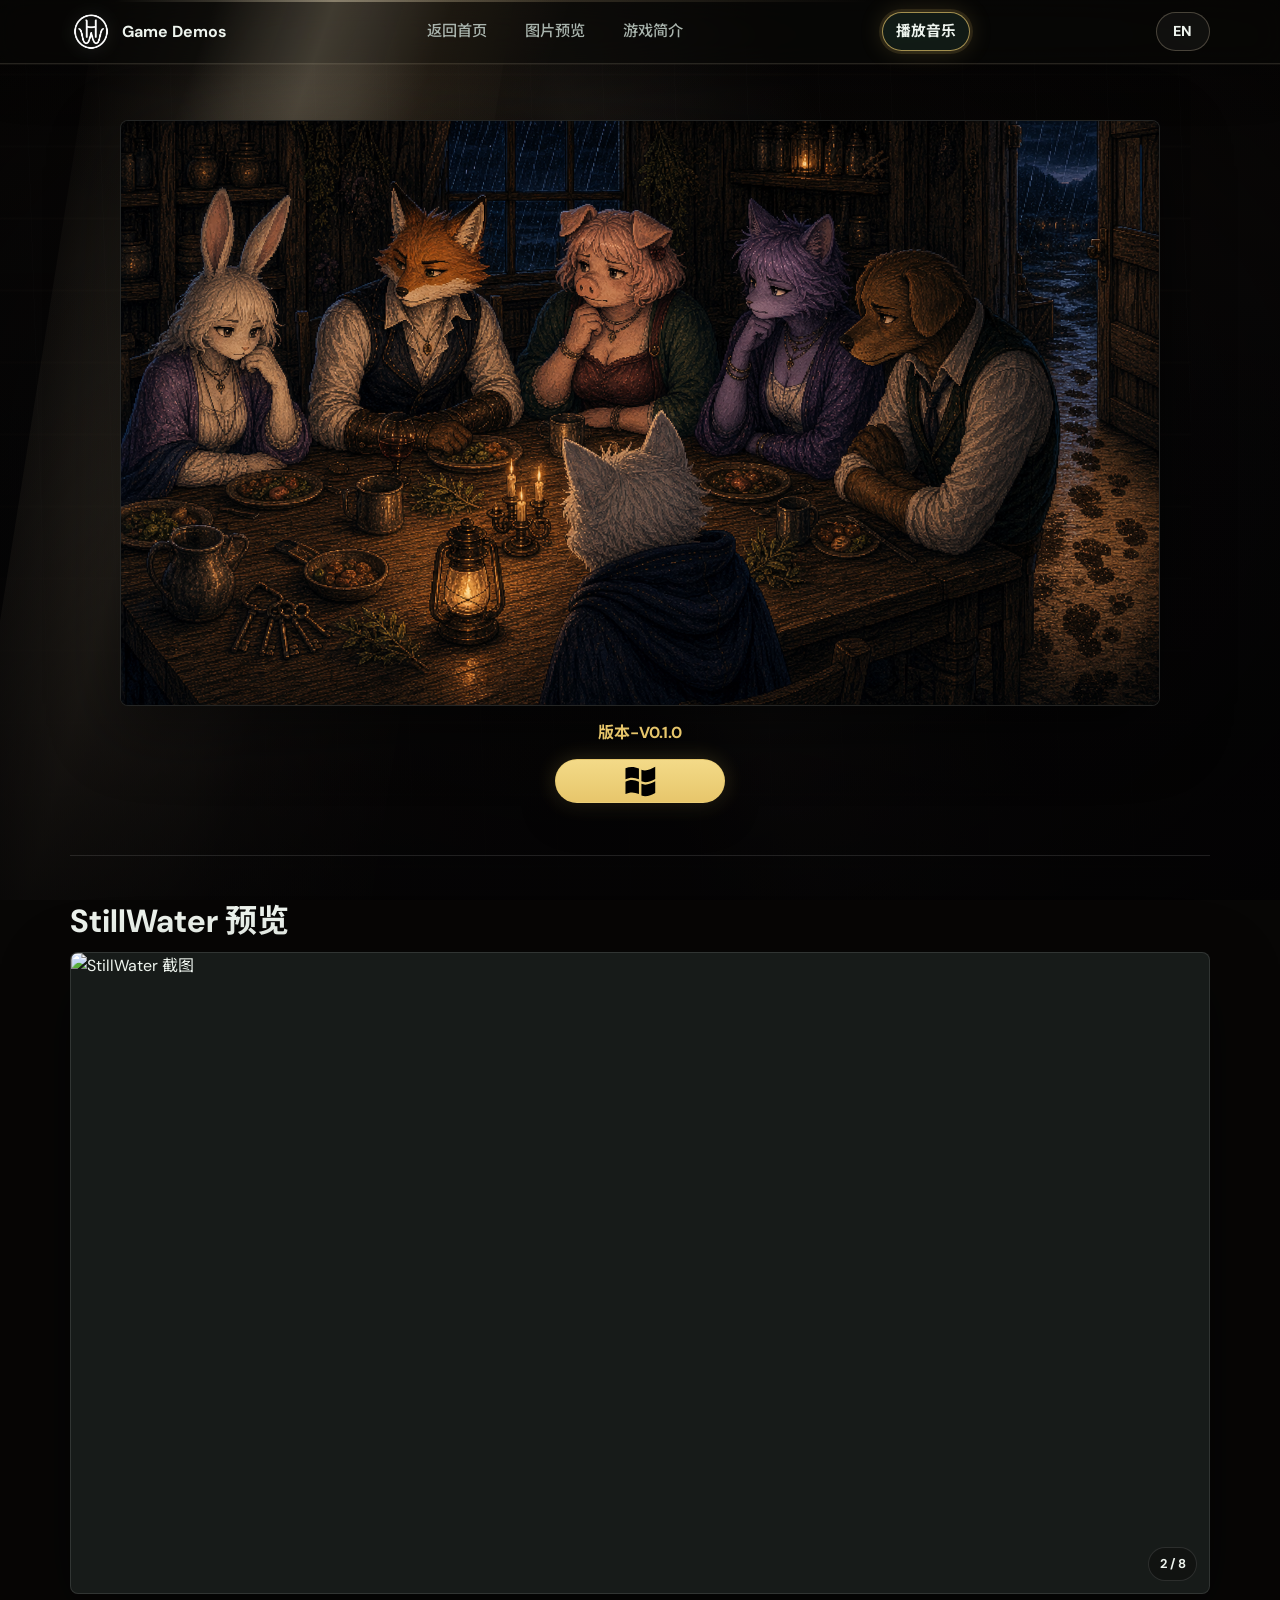
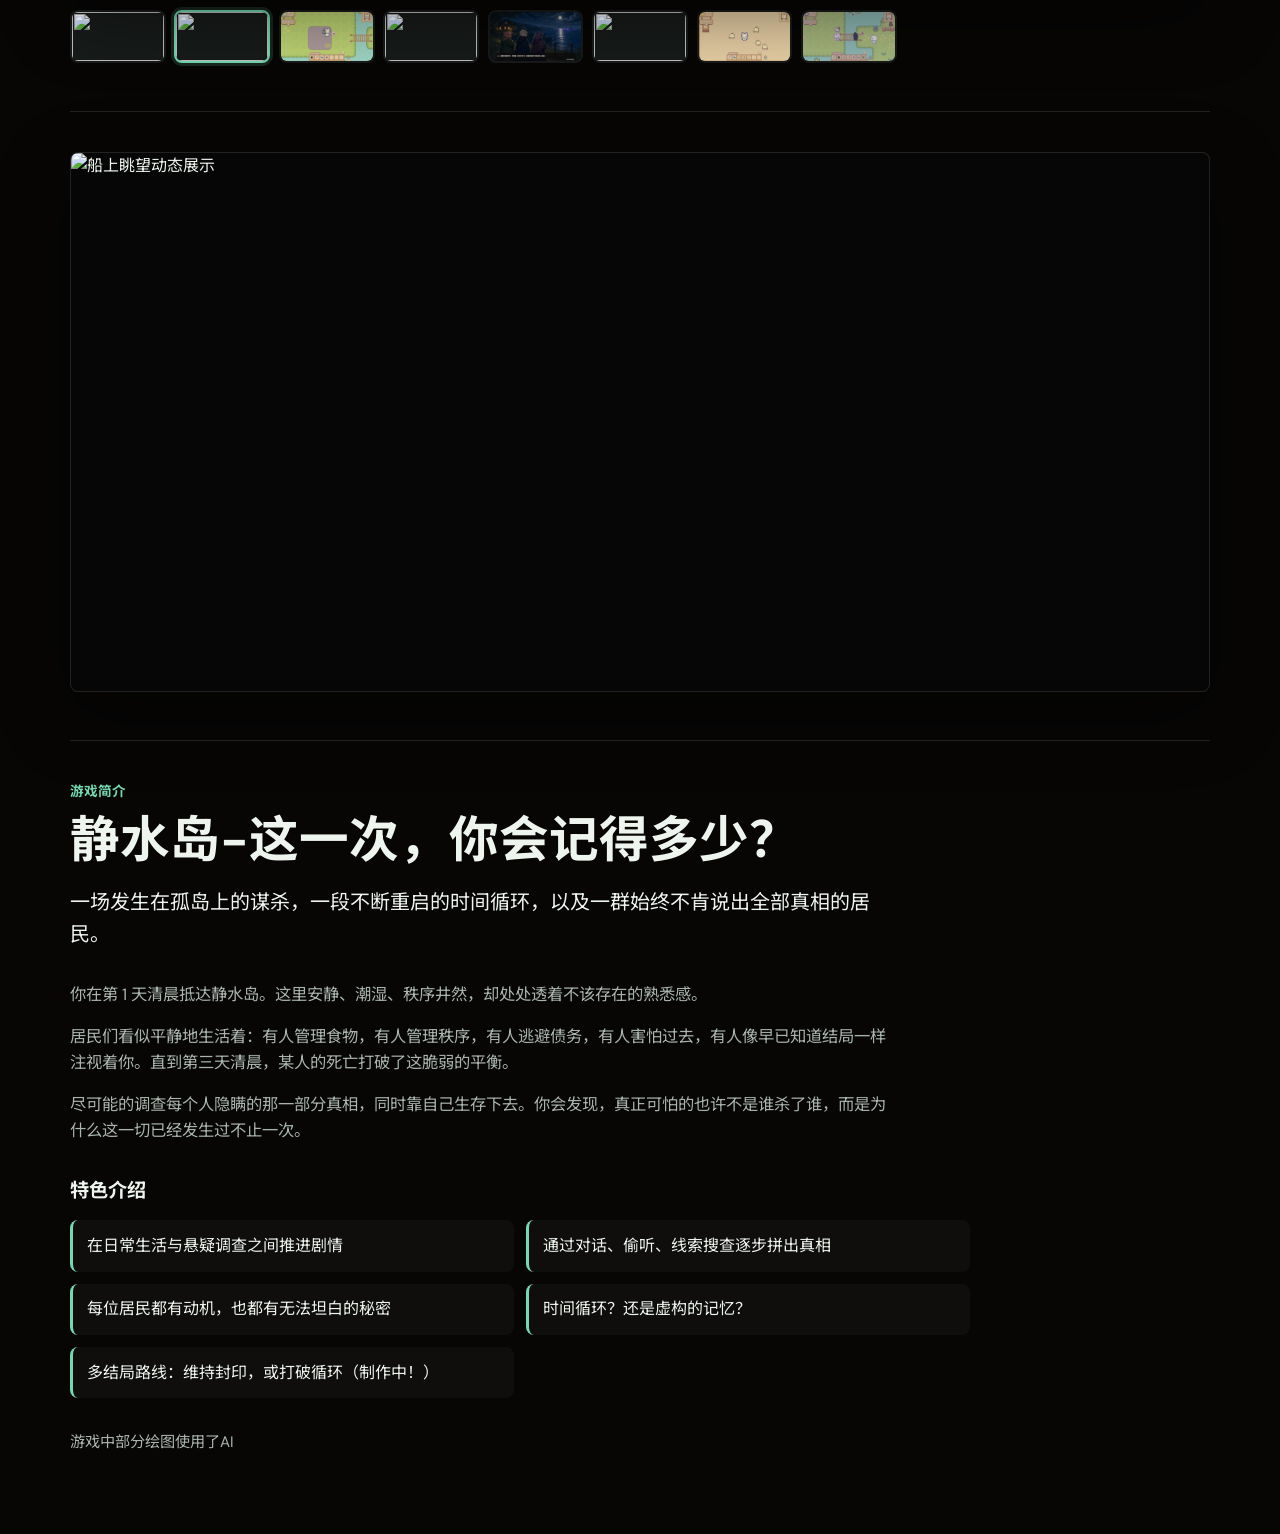
==== commit 1d5cce3b: "Stabilize Windows download icon" ====
--- a/stillwater.html
+++ b/stillwater.html
@@ -43,11 +43,11 @@
         </div>
         <p class="version-label" data-i18n data-zh="版本-V0.1.0" data-en="Version-V0.1.0">版本-V0.1.0</p>
         <a class="download-link" href="https://github.com/WeidongHuo/GameDemo/releases/download/v0.1.0/StillWater.zip" aria-label="DOWNLOAD StillWater for Windows">
-          <svg class="windows-icon" viewBox="0 0 96 96" aria-hidden="true" focusable="false">
-            <path d="M7 12C19 7 32 7 45 13V43C32 37 19 37 7 43Z"></path>
-            <path d="M7 50C19 44 32 44 45 50V85C32 79 19 79 7 85Z"></path>
-            <path d="M52 16C65 22 79 14 91 8V42C79 48 65 55 52 49Z"></path>
-            <path d="M52 56C65 62 79 55 91 49V82C79 88 65 95 52 89Z"></path>
+          <svg class="windows-icon" width="34" height="34" viewBox="0 0 96 96" fill="#000" aria-hidden="true" focusable="false">
+            <path fill="#000" d="M7 12C19 7 32 7 45 13V43C32 37 19 37 7 43Z"></path>
+            <path fill="#000" d="M7 50C19 44 32 44 45 50V85C32 79 19 79 7 85Z"></path>
+            <path fill="#000" d="M52 16C65 22 79 14 91 8V42C79 48 65 55 52 49Z"></path>
+            <path fill="#000" d="M52 56C65 62 79 55 91 49V82C79 88 65 95 52 89Z"></path>
           </svg>
           <span class="download-text">DOWNLOAD</span>
         </a>
--- a/styles.css
+++ b/styles.css
@@ -83,6 +83,17 @@
   transition: opacity 0.65s ease, transform 7s ease;
 }
 
+.ambient-base::after {
+  content: "";
+  position: absolute;
+  inset: -2%;
+  opacity: 0;
+  background: center / cover no-repeat url("图片/PetHospital游戏封面背景.png");
+  filter: saturate(0.94) brightness(0.58);
+  transform: scale(1.04);
+  transition: opacity 0.75s ease, transform 7s ease;
+}
+
 .ambient-forgive-light {
   opacity: 1;
   background:
@@ -161,6 +172,22 @@
 }
 
 .ambient-stillwater .ambient-forgive-light {
+  opacity: 0;
+  animation: none;
+}
+
+.ambient-pet-hospital .ambient-base {
+  background:
+    linear-gradient(180deg, rgba(9, 8, 10, 0.2), rgba(8, 7, 8, 0.72) 48%, rgba(4, 3, 4, 0.94)),
+    linear-gradient(122deg, rgba(57, 40, 34, 0.34), transparent 42%, rgba(27, 43, 42, 0.25));
+}
+
+.ambient-pet-hospital .ambient-base::after {
+  opacity: 0.76;
+  transform: scale(1.01);
+}
+
+.ambient-pet-hospital .ambient-forgive-light {
   opacity: 0;
   animation: none;
 }
@@ -429,7 +456,7 @@
 
 .demo-grid {
   display: grid;
-  grid-template-columns: repeat(2, minmax(0, 1fr));
+  grid-template-columns: repeat(3, minmax(0, 1fr));
   gap: 1rem;
 }
 
@@ -557,14 +584,21 @@
 
 .windows-icon,
 .download-text {
+  position: absolute;
+  left: 50%;
+  top: 50%;
+  pointer-events: none;
   transition: opacity 0.32s ease, transform 0.32s ease;
 }
 
 .windows-icon {
   display: block;
-  width: 32px;
-  height: 32px;
+  width: 34px;
+  height: 34px;
+  flex: 0 0 34px;
   color: #000;
+  opacity: 1;
+  transform: translate(-50%, -50%);
 }
 
 .windows-icon path {
@@ -572,9 +606,9 @@
 }
 
 .download-text {
-  position: absolute;
   opacity: 0;
-  transform: translateY(6px);
+  white-space: nowrap;
+  transform: translate(-50%, calc(-50% + 6px));
 }
 
 .download-link:hover {
@@ -586,13 +620,13 @@
 .download-link:hover .windows-icon,
 .download-link:focus-visible .windows-icon {
   opacity: 0;
-  transform: translateY(-6px) scale(0.92);
+  transform: translate(-50%, calc(-50% - 6px)) scale(0.92);
 }
 
 .download-link:hover .download-text,
 .download-link:focus-visible .download-text {
   opacity: 1;
-  transform: translateY(0);
+  transform: translate(-50%, -50%);
 }
 
 .download-link:focus-visible {
@@ -878,6 +912,12 @@
   }
 }
 
+@media (max-width: 980px) and (min-width: 761px) {
+  .demo-grid {
+    grid-template-columns: repeat(2, minmax(0, 1fr));
+  }
+}
+
 @media (max-width: 480px) {
   .thumbs {
     grid-template-columns: repeat(3, minmax(0, 1fr));
